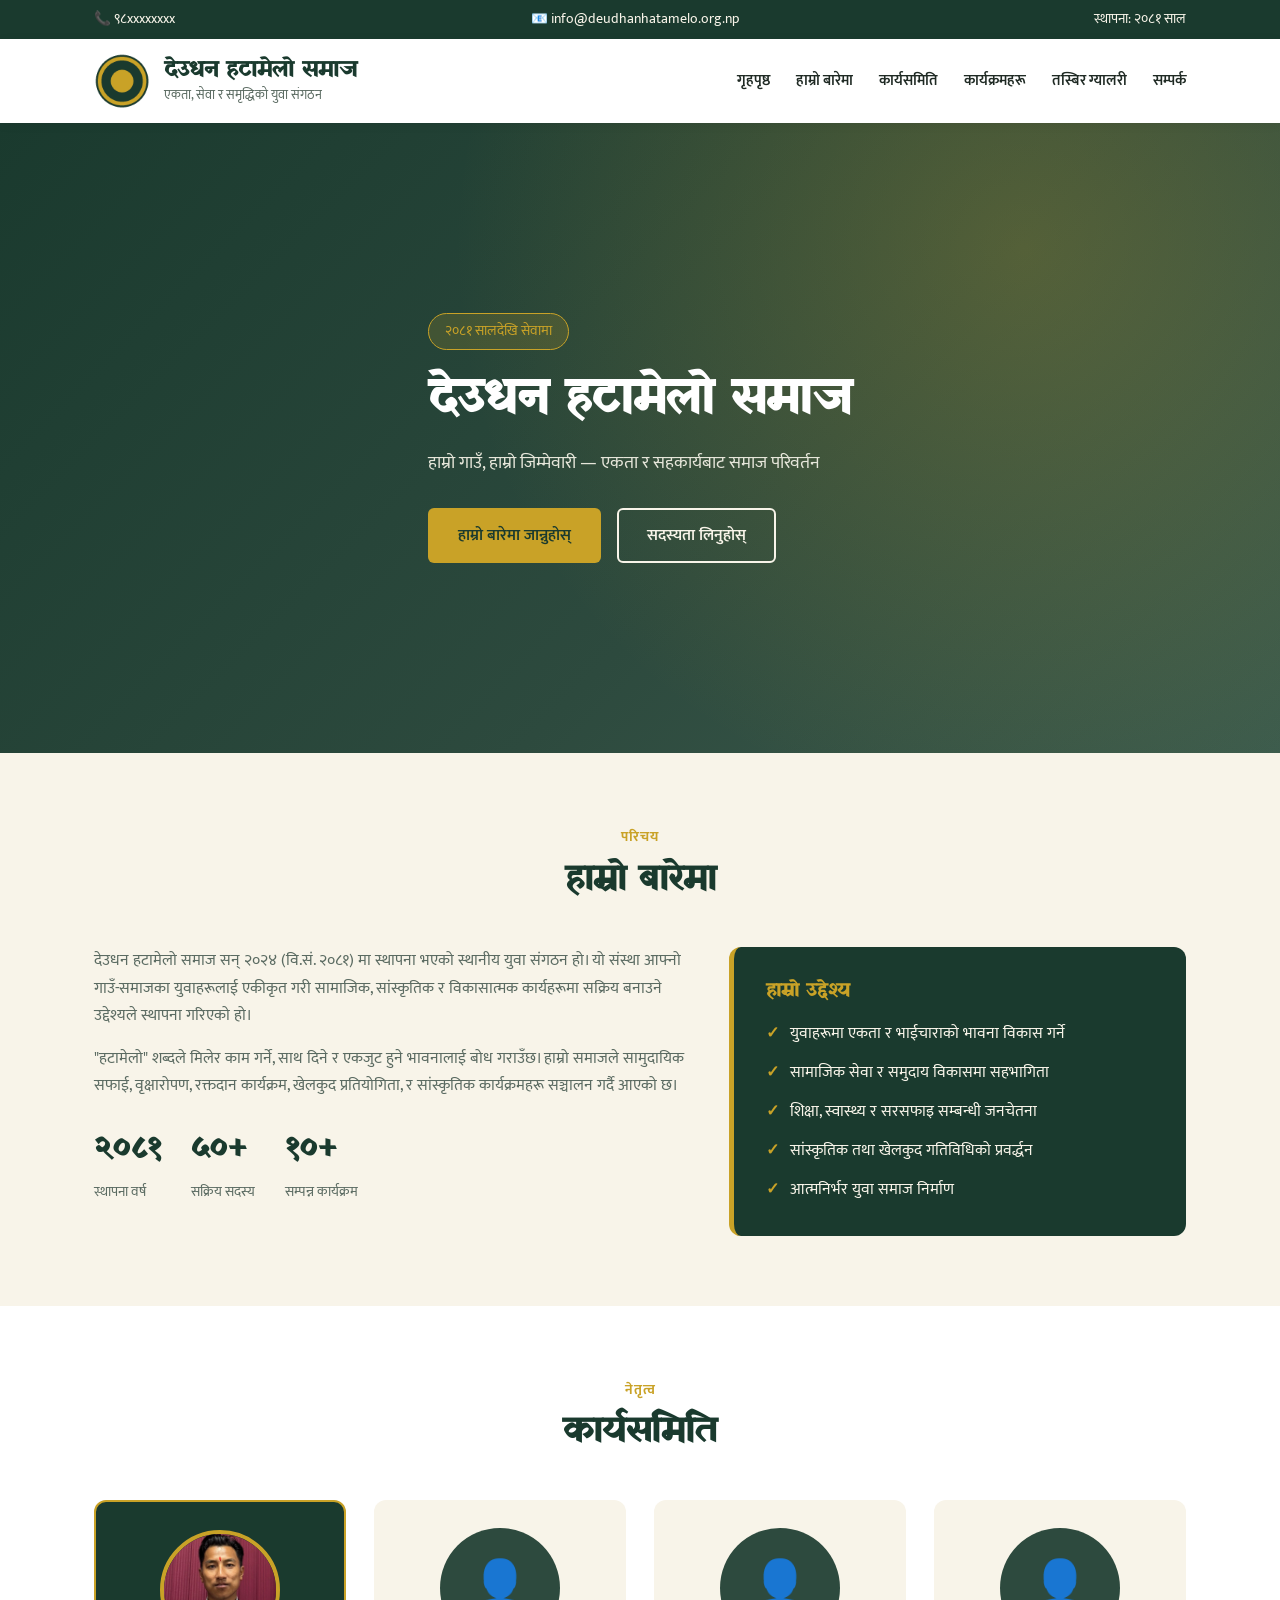
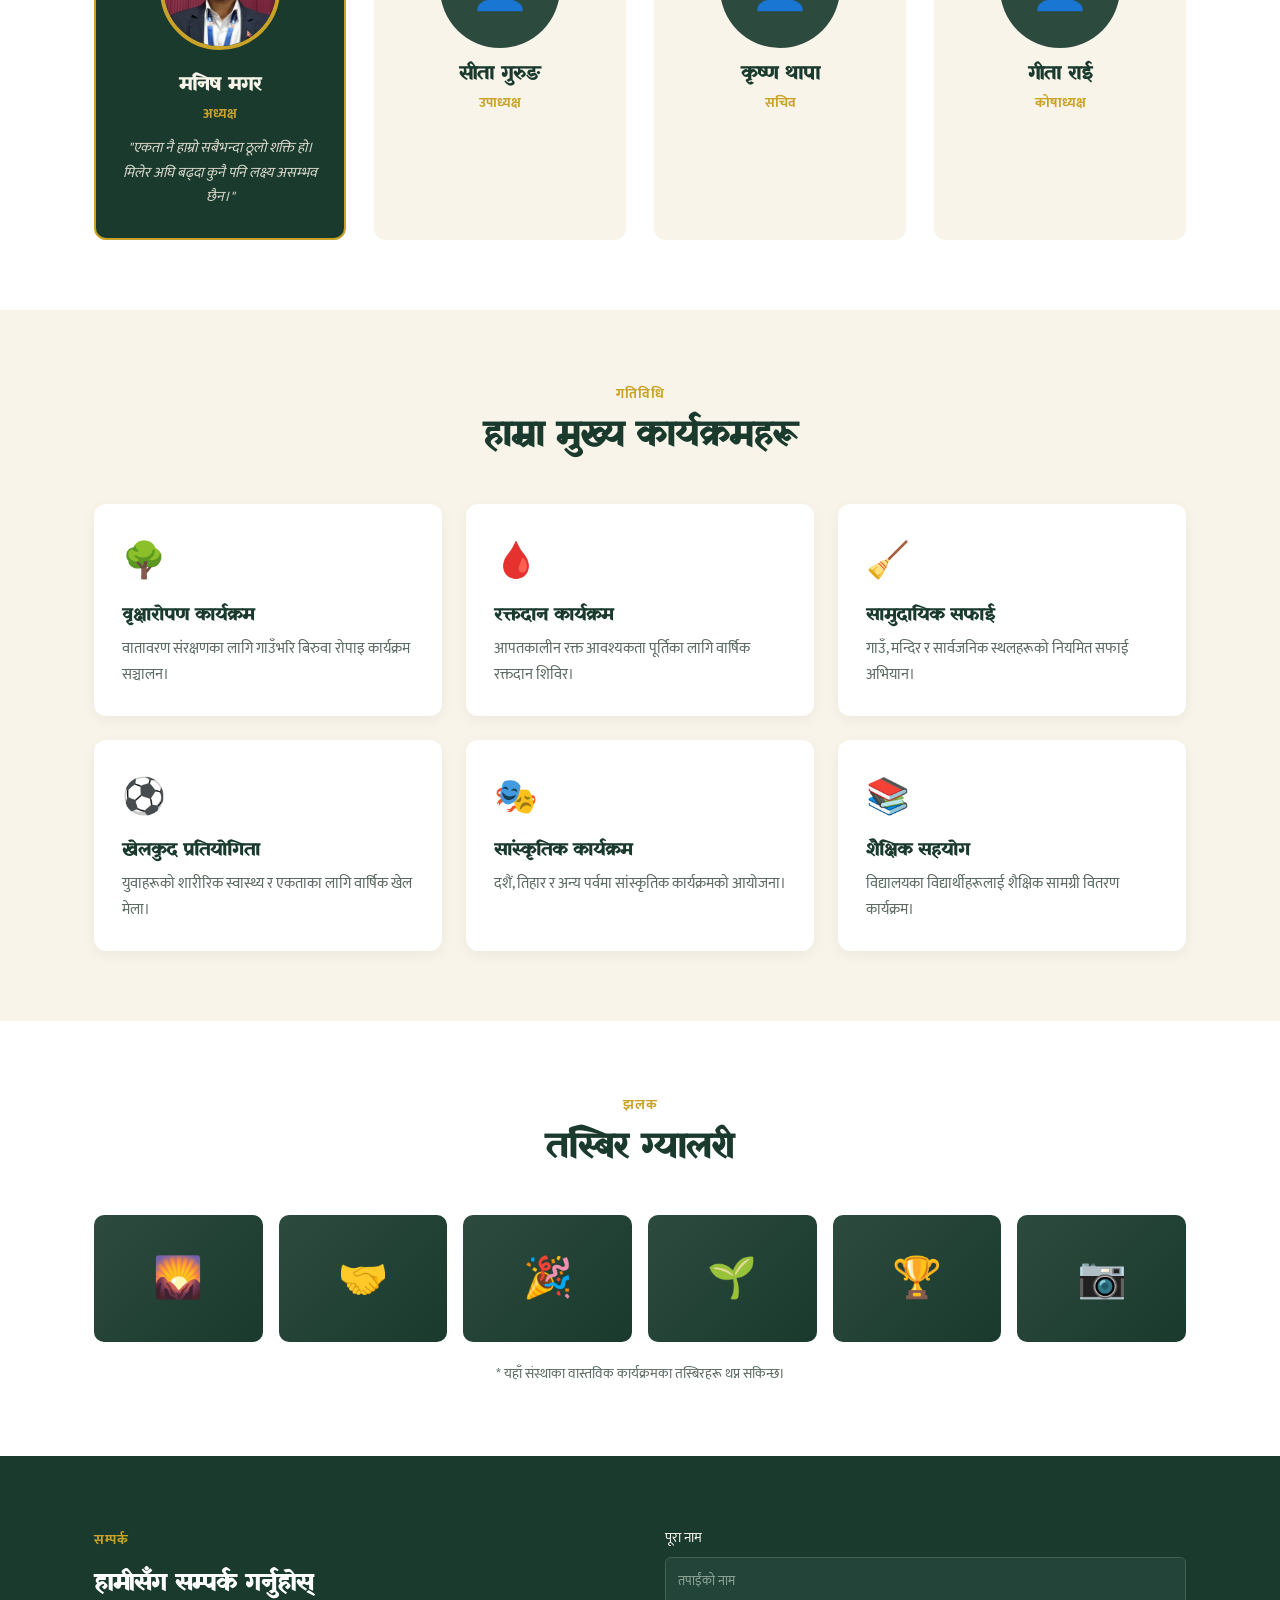
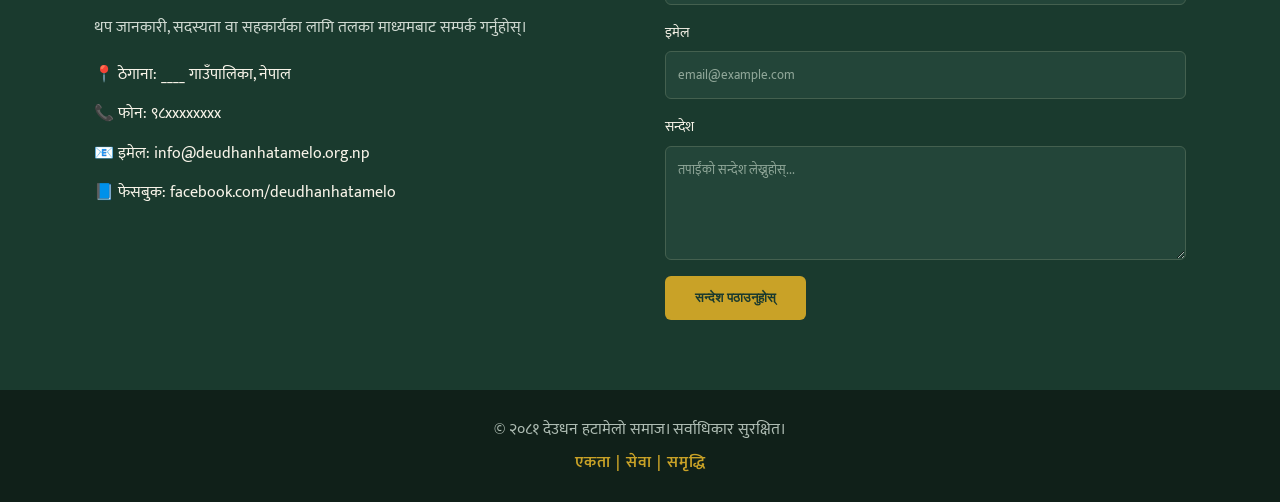
==== index.html @ 2cbb105c "first commit" ====
<!DOCTYPE html>
<html lang="ne">
<head>
<meta charset="UTF-8">
<meta name="viewport" content="width=device-width, initial-scale=1.0">
<title>देउधन हटामेलो समाज</title>
<link rel="preconnect" href="https://fonts.googleapis.com">
<link href="https://fonts.googleapis.com/css2?family=Mukta:wght@400;500;600;800&family=Yatra+One&display=swap" rel="stylesheet">
<link rel="stylesheet" href="style.css">
</head>
<body>

<!-- Top bar -->
<div class="topbar">
  <div class="container topbar-inner">
    <span>📞 ९८xxxxxxxx</span>
    <span>📧 info@deudhanhatamelo.org.np</span>
    <span>स्थापना: २०८१ साल</span>
  </div>
</div>

<!-- Header -->
<header class="site-header">
  <div class="container header-inner">
    <div class="brand">
      <img src="assets/logo.png" alt="देउधन हटामेलो समाज लोगो" class="logo">
      <div class="brand-text">
        <h1>देउधन हटामेलो समाज</h1>
        <p>एकता, सेवा र समृद्धिको युवा संगठन</p>
      </div>
    </div>
    <nav class="nav">
      <a href="#home">गृहपृष्ठ</a>
      <a href="#about">हाम्रो बारेमा</a>
      <a href="#committee">कार्यसमिति</a>
      <a href="#activities">कार्यक्रमहरू</a>
      <a href="#gallery">तस्बिर ग्यालरी</a>
      <a href="#contact">सम्पर्क</a>
    </nav>
    <button class="hamburger" aria-label="मेनु खोल्नुहोस्">☰</button>
  </div>
</header>

<!-- Hero -->
<section class="hero" id="home">
  <div class="hero-overlay"></div>
  <div class="container hero-content">
    <span class="eyebrow">२०८१ सालदेखि सेवामा</span>
    <h2>देउधन हटामेलो समाज</h2>
    <p class="tagline">हाम्रो गाउँ, हाम्रो जिम्मेवारी — एकता र सहकार्यबाट समाज परिवर्तन</p>
    <div class="hero-buttons">
      <a href="#about" class="btn btn-primary">हाम्रो बारेमा जान्नुहोस्</a>
      <a href="#contact" class="btn btn-outline">सदस्यता लिनुहोस्</a>
    </div>
  </div>
</section>

<!-- About -->
<section class="section about" id="about">
  <div class="container">
    <div class="section-head">
      <span class="section-tag">परिचय</span>
      <h2>हाम्रो बारेमा</h2>
    </div>
    <div class="about-grid">
      <div class="about-text">
        <p>देउधन हटामेलो समाज सन् २०२४ (वि.सं. २०८१) मा स्थापना भएको स्थानीय युवा संगठन हो। यो संस्था आफ्नो गाउँ-समाजका युवाहरूलाई एकीकृत गरी सामाजिक, सांस्कृतिक र विकासात्मक कार्यहरूमा सक्रिय बनाउने उद्देश्यले स्थापना गरिएको हो।</p>
        <p>"हटामेलो" शब्दले मिलेर काम गर्ने, साथ दिने र एकजुट हुने भावनालाई बोध गराउँछ। हाम्रो समाजले सामुदायिक सफाई, वृक्षारोपण, रक्तदान कार्यक्रम, खेलकुद प्रतियोगिता, र सांस्कृतिक कार्यक्रमहरू सञ्चालन गर्दै आएको छ।</p>
        <div class="stats">
          <div class="stat"><strong>२०८१</strong><span>स्थापना वर्ष</span></div>
          <div class="stat"><strong>५०+</strong><span>सक्रिय सदस्य</span></div>
          <div class="stat"><strong>१०+</strong><span>सम्पन्न कार्यक्रम</span></div>
        </div>
      </div>
      <div class="about-card">
        <h3>हाम्रो उद्देश्य</h3>
        <ul>
          <li>युवाहरूमा एकता र भाईचाराको भावना विकास गर्ने</li>
          <li>सामाजिक सेवा र समुदाय विकासमा सहभागिता</li>
          <li>शिक्षा, स्वास्थ्य र सरसफाइ सम्बन्धी जनचेतना</li>
          <li>सांस्कृतिक तथा खेलकुद गतिविधिको प्रवर्द्धन</li>
          <li>आत्मनिर्भर युवा समाज निर्माण</li>
        </ul>
      </div>
    </div>
  </div>
</section>

<!-- Committee -->
<section class="section committee" id="committee">
  <div class="container">
    <div class="section-head">
      <span class="section-tag">नेतृत्व</span>
      <h2>कार्यसमिति</h2>
    </div>
    <div class="committee-grid">
      <div class="member-card featured">
        <img src="assets/adakshya.jpeg" alt="अध्यक्षको तस्बिर">
        <h3>मनिष मगर</h3>
        <p class="role">अध्यक्ष</p>
        <p class="quote">"एकता नै हाम्रो सबैभन्दा ठूलो शक्ति हो। मिलेर अघि बढ्दा कुनै पनि लक्ष्य असम्भव छैन।"</p>
      </div>
      <div class="member-card">
        <div class="avatar-placeholder">👤</div>
        <h3>सीता गुरुङ</h3>
        <p class="role">उपाध्यक्ष</p>
      </div>
      <div class="member-card">
        <div class="avatar-placeholder">👤</div>
        <h3>कृष्ण थापा</h3>
        <p class="role">सचिव</p>
      </div>
      <div class="member-card">
        <div class="avatar-placeholder">👤</div>
        <h3>गीता राई</h3>
        <p class="role">कोषाध्यक्ष</p>
      </div>
    </div>
  </div>
</section>

<!-- Activities -->
<section class="section activities" id="activities">
  <div class="container">
    <div class="section-head">
      <span class="section-tag">गतिविधि</span>
      <h2>हाम्रा मुख्य कार्यक्रमहरू</h2>
    </div>
    <div class="activities-grid">
      <div class="activity-card">
        <div class="icon">🌳</div>
        <h3>वृक्षारोपण कार्यक्रम</h3>
        <p>वातावरण संरक्षणका लागि गाउँभरि बिरुवा रोपाइ कार्यक्रम सञ्चालन।</p>
      </div>
      <div class="activity-card">
        <div class="icon">🩸</div>
        <h3>रक्तदान कार्यक्रम</h3>
        <p>आपतकालीन रक्त आवश्यकता पूर्तिका लागि वार्षिक रक्तदान शिविर।</p>
      </div>
      <div class="activity-card">
        <div class="icon">🧹</div>
        <h3>सामुदायिक सफाई</h3>
        <p>गाउँ, मन्दिर र सार्वजनिक स्थलहरूको नियमित सफाई अभियान।</p>
      </div>
      <div class="activity-card">
        <div class="icon">⚽</div>
        <h3>खेलकुद प्रतियोगिता</h3>
        <p>युवाहरूको शारीरिक स्वास्थ्य र एकताका लागि वार्षिक खेल मेला।</p>
      </div>
      <div class="activity-card">
        <div class="icon">🎭</div>
        <h3>सांस्कृतिक कार्यक्रम</h3>
        <p>दशैं, तिहार र अन्य पर्वमा सांस्कृतिक कार्यक्रमको आयोजना।</p>
      </div>
      <div class="activity-card">
        <div class="icon">📚</div>
        <h3>शैक्षिक सहयोग</h3>
        <p>विद्यालयका विद्यार्थीहरूलाई शैक्षिक सामग्री वितरण कार्यक्रम।</p>
      </div>
    </div>
  </div>
</section>

<!-- Gallery -->
<section class="section gallery" id="gallery">
  <div class="container">
    <div class="section-head">
      <span class="section-tag">झलक</span>
      <h2>तस्बिर ग्यालरी</h2>
    </div>
    <div class="gallery-grid">
      <div class="gallery-item ph">🌄</div>
      <div class="gallery-item ph">🤝</div>
      <div class="gallery-item ph">🎉</div>
      <div class="gallery-item ph">🌱</div>
      <div class="gallery-item ph">🏆</div>
      <div class="gallery-item ph">📷</div>
    </div>
    <p class="gallery-note">* यहाँ संस्थाका वास्तविक कार्यक्रमका तस्बिरहरू थप्न सकिन्छ।</p>
  </div>
</section>

<!-- Contact -->
<section class="section contact" id="contact">
  <div class="container contact-grid">
    <div class="contact-info">
      <span class="section-tag light">सम्पर्क</span>
      <h2>हामीसँग सम्पर्क गर्नुहोस्</h2>
      <p>थप जानकारी, सदस्यता वा सहकार्यका लागि तलका माध्यमबाट सम्पर्क गर्नुहोस्।</p>
      <ul class="contact-list">
        <li>📍 ठेगाना: ____ गाउँपालिका, नेपाल</li>
        <li>📞 फोन: ९८xxxxxxxx</li>
        <li>📧 इमेल: info@deudhanhatamelo.org.np</li>
        <li>📘 फेसबुक: facebook.com/deudhanhatamelo</li>
      </ul>
    </div>
    <form class="contact-form" onsubmit="event.preventDefault(); alert('धन्यवाद! तपाईंको सन्देश प्राप्त भयो।');">
      <label>पूरा नाम
        <input type="text" required placeholder="तपाईंको नाम">
      </label>
      <label>इमेल
        <input type="email" required placeholder="email@example.com">
      </label>
      <label>सन्देश
        <textarea rows="4" required placeholder="तपाईंको सन्देश लेख्नुहोस्..."></textarea>
      </label>
      <button type="submit" class="btn btn-primary">सन्देश पठाउनुहोस्</button>
    </form>
  </div>
</section>

<!-- Footer -->
<footer class="footer">
  <div class="container footer-inner">
    <p>© २०८१ देउधन हटामेलो समाज। सर्वाधिकार सुरक्षित।</p>
    <p class="footer-sub">एकता | सेवा | समृद्धि</p>
  </div>
</footer>

<script src="script.js"></script>
</body>
</html>
---- style.css ----
:root {
  --green-deep: #1a3a2e;
  --green-mid: #2d4a3e;
  --gold: #c9a227;
  --cream: #f8f4e9;
  --text-dark: #1f2a24;
  --text-muted: #5b6b62;
  --white: #ffffff;
}

* { margin: 0; padding: 0; box-sizing: border-box; }

body {
  font-family: 'Mukta', sans-serif;
  color: var(--text-dark);
  background: var(--cream);
  line-height: 1.7;
}

h1, h2, h3 { font-family: 'Yatra One', serif; line-height: 1.3; }

.container { max-width: 1140px; margin: 0 auto; padding: 0 24px; }

/* Topbar */
.topbar { background: var(--green-deep); color: var(--cream); font-size: 0.85rem; }
.topbar-inner { display: flex; justify-content: space-between; gap: 16px; padding: 8px 24px; flex-wrap: wrap; }

/* Header */
.site-header { background: var(--white); box-shadow: 0 2px 10px rgba(0,0,0,0.06); position: sticky; top: 0; z-index: 100; }
.header-inner { display: flex; align-items: center; justify-content: space-between; padding: 14px 24px; }
.brand { display: flex; align-items: center; gap: 14px; }
.logo { width: 56px; height: 56px; object-fit: contain; }
.brand-text h1 { font-size: 1.4rem; color: var(--green-deep); }
.brand-text p { font-size: 0.8rem; color: var(--text-muted); }
.nav { display: flex; gap: 26px; }
.nav a { color: var(--text-dark); text-decoration: none; font-weight: 600; font-size: 0.95rem; transition: color 0.2s; }
.nav a:hover, .nav a:focus-visible { color: var(--gold); }
.hamburger { display: none; background: none; border: none; font-size: 1.6rem; cursor: pointer; }

/* Hero */
.hero {
  position: relative;
  min-height: 70vh;
  display: flex;
  align-items: center;
  background: linear-gradient(135deg, var(--green-deep), var(--green-mid) 60%, #3d5c4d);
  color: var(--white);
  overflow: hidden;
}
.hero-overlay {
  position: absolute; inset: 0;
  background: radial-gradient(circle at 80% 20%, rgba(201,162,39,0.25), transparent 50%);
}
.hero-content { position: relative; z-index: 1; max-width: 640px; padding: 80px 24px; }
.eyebrow {
  display: inline-block; background: rgba(201,162,39,0.18); border: 1px solid var(--gold);
  color: var(--gold); padding: 6px 16px; border-radius: 999px; font-size: 0.85rem; margin-bottom: 18px;
}
.hero h2 { font-size: 3rem; margin-bottom: 16px; }
.tagline { font-size: 1.15rem; color: #e6e6da; margin-bottom: 30px; }
.hero-buttons { display: flex; gap: 16px; flex-wrap: wrap; }

.btn {
  display: inline-block; padding: 12px 28px; border-radius: 6px; text-decoration: none;
  font-weight: 600; transition: all 0.2s; border: 2px solid transparent;
}
.btn-primary { background: var(--gold); color: var(--green-deep); }
.btn-primary:hover { background: #e0b933; }
.btn-outline { border-color: var(--cream); color: var(--cream); }
.btn-outline:hover { background: rgba(255,255,255,0.1); }

/* Sections */
.section { padding: 70px 0; }
.section-head { text-align: center; margin-bottom: 44px; }
.section-tag {
  display: inline-block; color: var(--gold); font-weight: 700; letter-spacing: 1px;
  font-size: 0.9rem; margin-bottom: 8px; text-transform: uppercase;
}
.section-tag.light { color: var(--gold); }
.section-head h2 { font-size: 2.2rem; color: var(--green-deep); }

/* About */
.about-grid { display: grid; grid-template-columns: 1.3fr 1fr; gap: 40px; align-items: start; }
.about-text p { margin-bottom: 16px; color: var(--text-muted); }
.stats { display: flex; gap: 30px; margin-top: 24px; flex-wrap: wrap; }
.stat strong { display: block; font-size: 2rem; color: var(--green-deep); font-family: 'Yatra One', serif; }
.stat span { font-size: 0.9rem; color: var(--text-muted); }
.about-card {
  background: var(--green-deep); color: var(--cream); padding: 32px; border-radius: 12px;
  border-left: 5px solid var(--gold);
}
.about-card h3 { color: var(--gold); margin-bottom: 16px; }
.about-card ul { list-style: none; display: flex; flex-direction: column; gap: 12px; }
.about-card li { padding-left: 24px; position: relative; }
.about-card li::before { content: "✓"; position: absolute; left: 0; color: var(--gold); font-weight: bold; }

/* Committee */
.committee { background: var(--white); }
.committee-grid { display: grid; grid-template-columns: repeat(auto-fit, minmax(220px, 1fr)); gap: 28px; }
.member-card { text-align: center; padding: 28px 20px; border-radius: 12px; background: var(--cream); transition: transform 0.2s; }
.member-card:hover { transform: translateY(-6px); }
.member-card img { width: 120px; height: 120px; border-radius: 50%; object-fit: cover; border: 4px solid var(--gold); margin-bottom: 14px; }
.avatar-placeholder {
  width: 120px; height: 120px; border-radius: 50%; background: var(--green-mid); color: var(--cream);
  display: flex; align-items: center; justify-content: center; font-size: 3rem; margin: 0 auto 14px;
}
.member-card h3 { color: var(--green-deep); font-size: 1.2rem; margin-bottom: 4px; }
.member-card .role { color: var(--gold); font-weight: 700; font-size: 0.9rem; margin-bottom: 10px; }
.member-card.featured { background: var(--green-deep); color: var(--cream); border: 2px solid var(--gold); }
.member-card.featured h3 { color: var(--cream); }
.member-card .quote { font-size: 0.9rem; color: #d9d9cb; font-style: italic; }

/* Activities */
.activities-grid { display: grid; grid-template-columns: repeat(auto-fit, minmax(260px, 1fr)); gap: 24px; }
.activity-card {
  background: var(--white); padding: 28px; border-radius: 12px; box-shadow: 0 4px 14px rgba(0,0,0,0.05);
  transition: transform 0.2s;
}
.activity-card:hover { transform: translateY(-4px); }
.activity-card .icon { font-size: 2.2rem; margin-bottom: 12px; }
.activity-card h3 { color: var(--green-deep); font-size: 1.15rem; margin-bottom: 8px; }
.activity-card p { color: var(--text-muted); font-size: 0.95rem; }

/* Gallery */
.gallery { background: var(--white); }
.gallery-grid { display: grid; grid-template-columns: repeat(auto-fit, minmax(160px, 1fr)); gap: 16px; }
.gallery-item.ph {
  aspect-ratio: 4/3; background: linear-gradient(135deg, var(--green-mid), var(--green-deep));
  border-radius: 10px; display: flex; align-items: center; justify-content: center; font-size: 2.5rem; color: var(--gold);
}
.gallery-note { text-align: center; color: var(--text-muted); margin-top: 20px; font-size: 0.9rem; }

/* Contact */
.contact { background: var(--green-deep); color: var(--cream); }
.contact-grid { display: grid; grid-template-columns: 1fr 1fr; gap: 50px; }
.contact-info h2 { color: var(--white); margin: 8px 0 14px; }
.contact-info p { color: #cfd9d1; margin-bottom: 20px; }
.contact-list { list-style: none; display: flex; flex-direction: column; gap: 12px; }
.contact-form { display: flex; flex-direction: column; gap: 16px; }
.contact-form label { display: flex; flex-direction: column; gap: 6px; font-size: 0.9rem; }
.contact-form input, .contact-form textarea {
  padding: 12px; border-radius: 6px; border: 1px solid #44604f; background: #234539; color: var(--cream); font-family: inherit;
}
.contact-form input::placeholder, .contact-form textarea::placeholder { color: #8fa698; }
.contact-form button { align-self: flex-start; }

/* Footer */
.footer { background: #102019; color: #aebcb3; text-align: center; padding: 26px 0; }
.footer-sub { margin-top: 6px; color: var(--gold); font-weight: 600; letter-spacing: 1px; }

/* Responsive */
@media (max-width: 880px) {
  .about-grid, .contact-grid { grid-template-columns: 1fr; }
  .nav { display: none; }
  .hamburger { display: block; }
  .topbar-inner { font-size: 0.75rem; justify-content: center; }
  .hero h2 { font-size: 2.2rem; }
}

@media (max-width: 880px) {
  .nav.open { display: flex; flex-direction: column; position: absolute; top: 100%; left: 0; right: 0; background: var(--white); padding: 16px 24px; gap: 14px; box-shadow: 0 8px 14px rgba(0,0,0,0.08); }
}

@media (prefers-reduced-motion: reduce) {
  * { transition: none !important; }
}
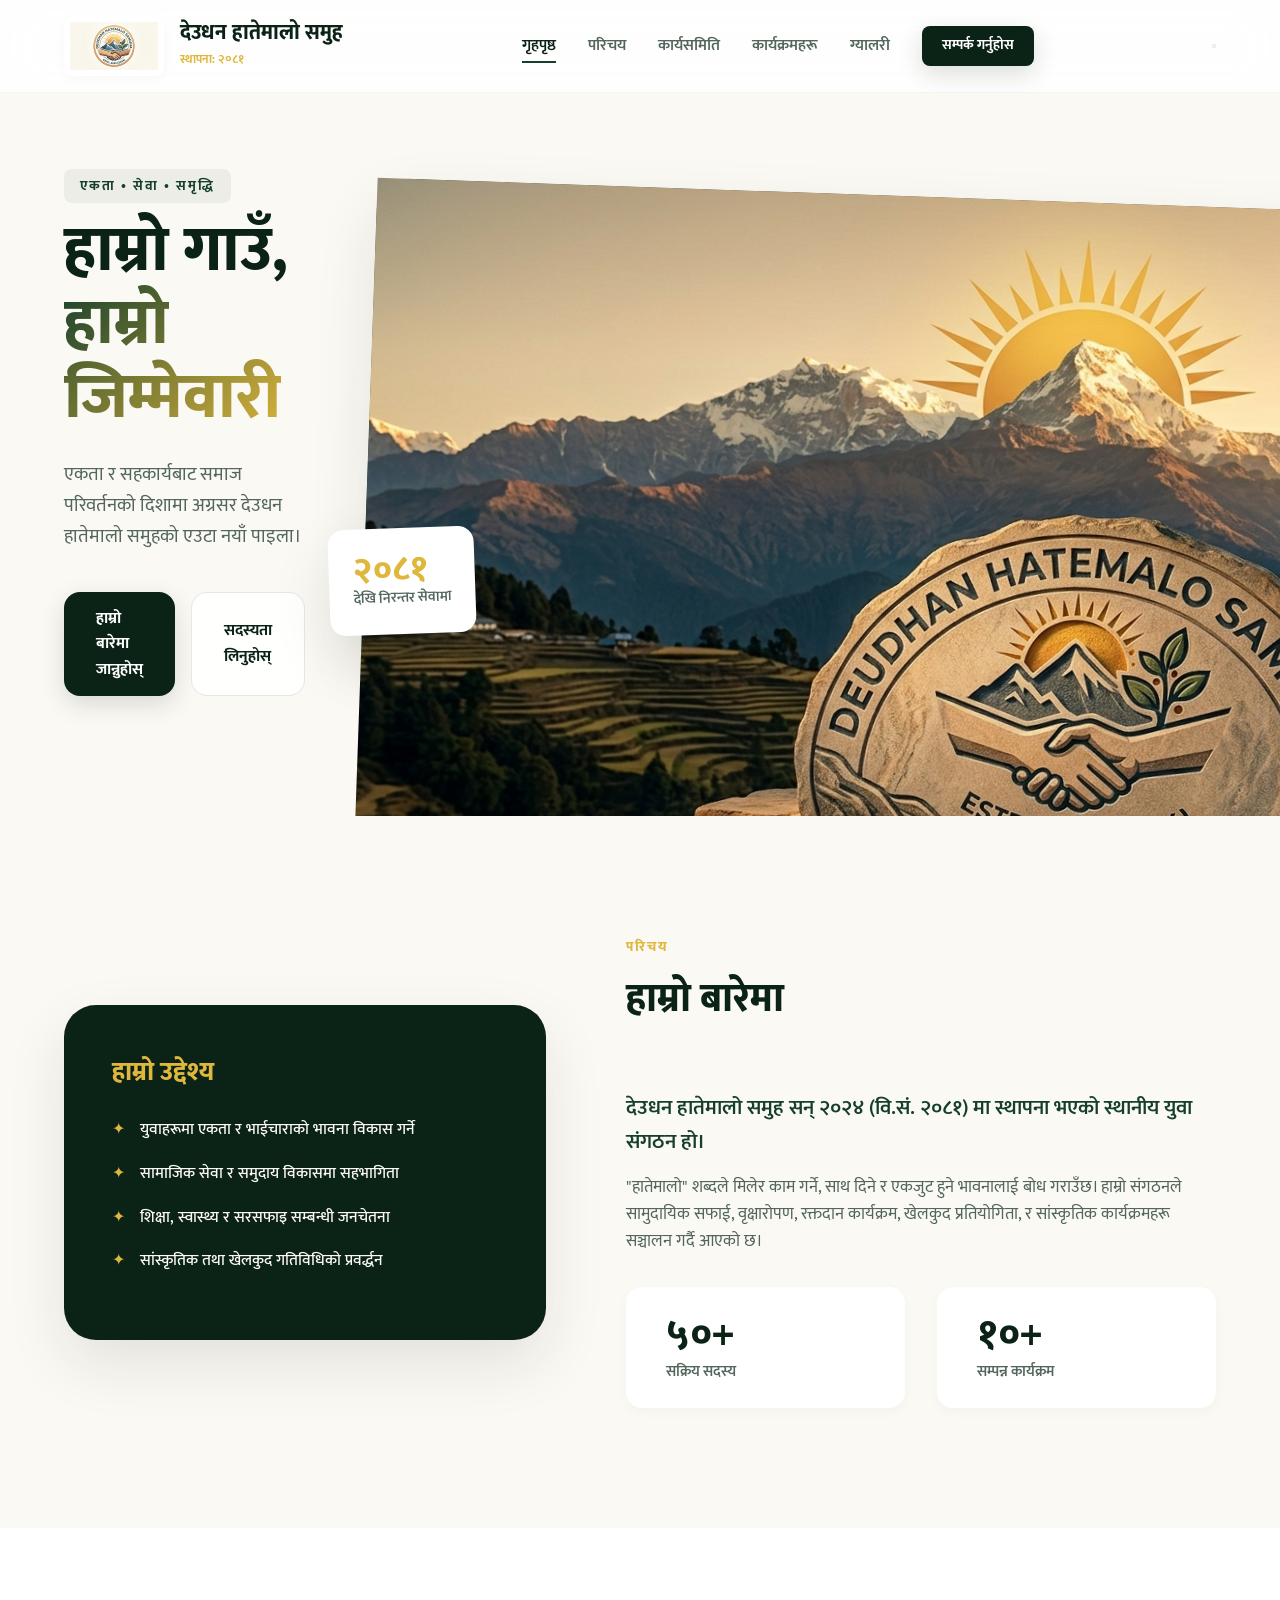
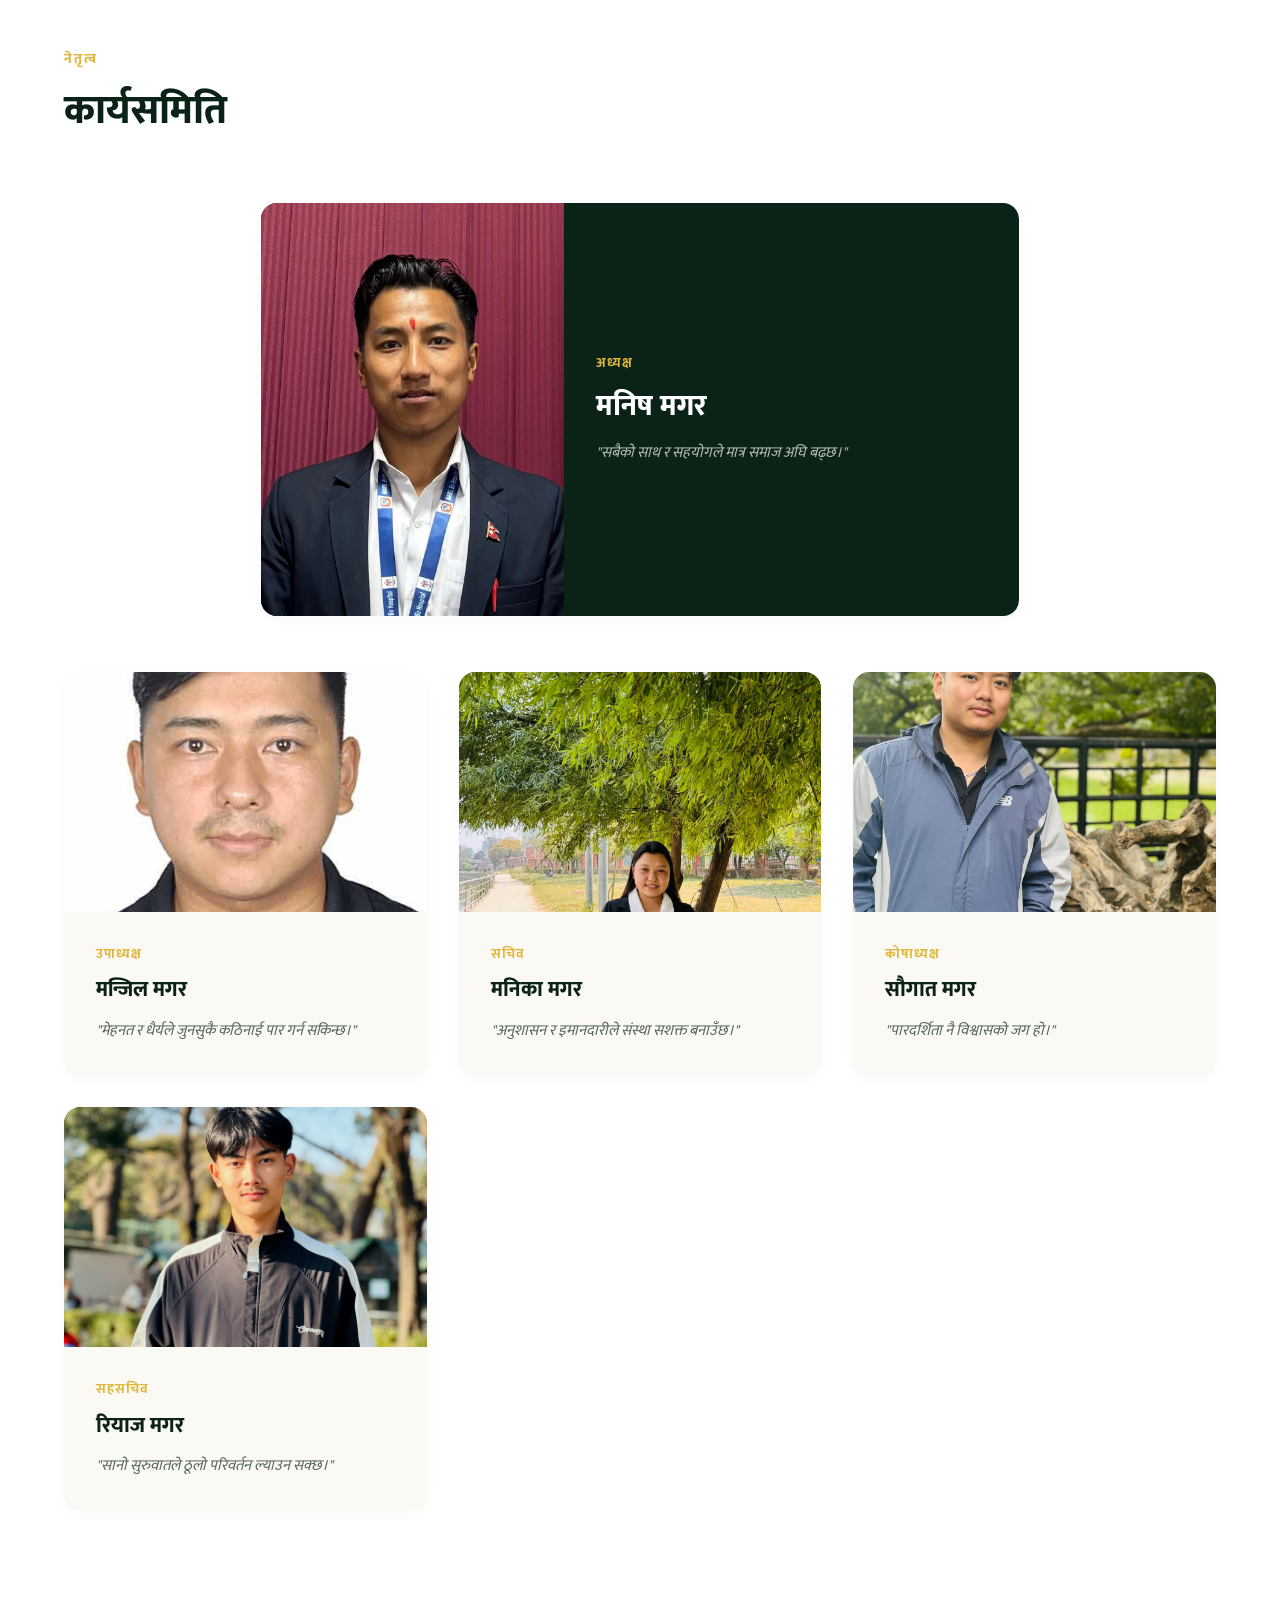
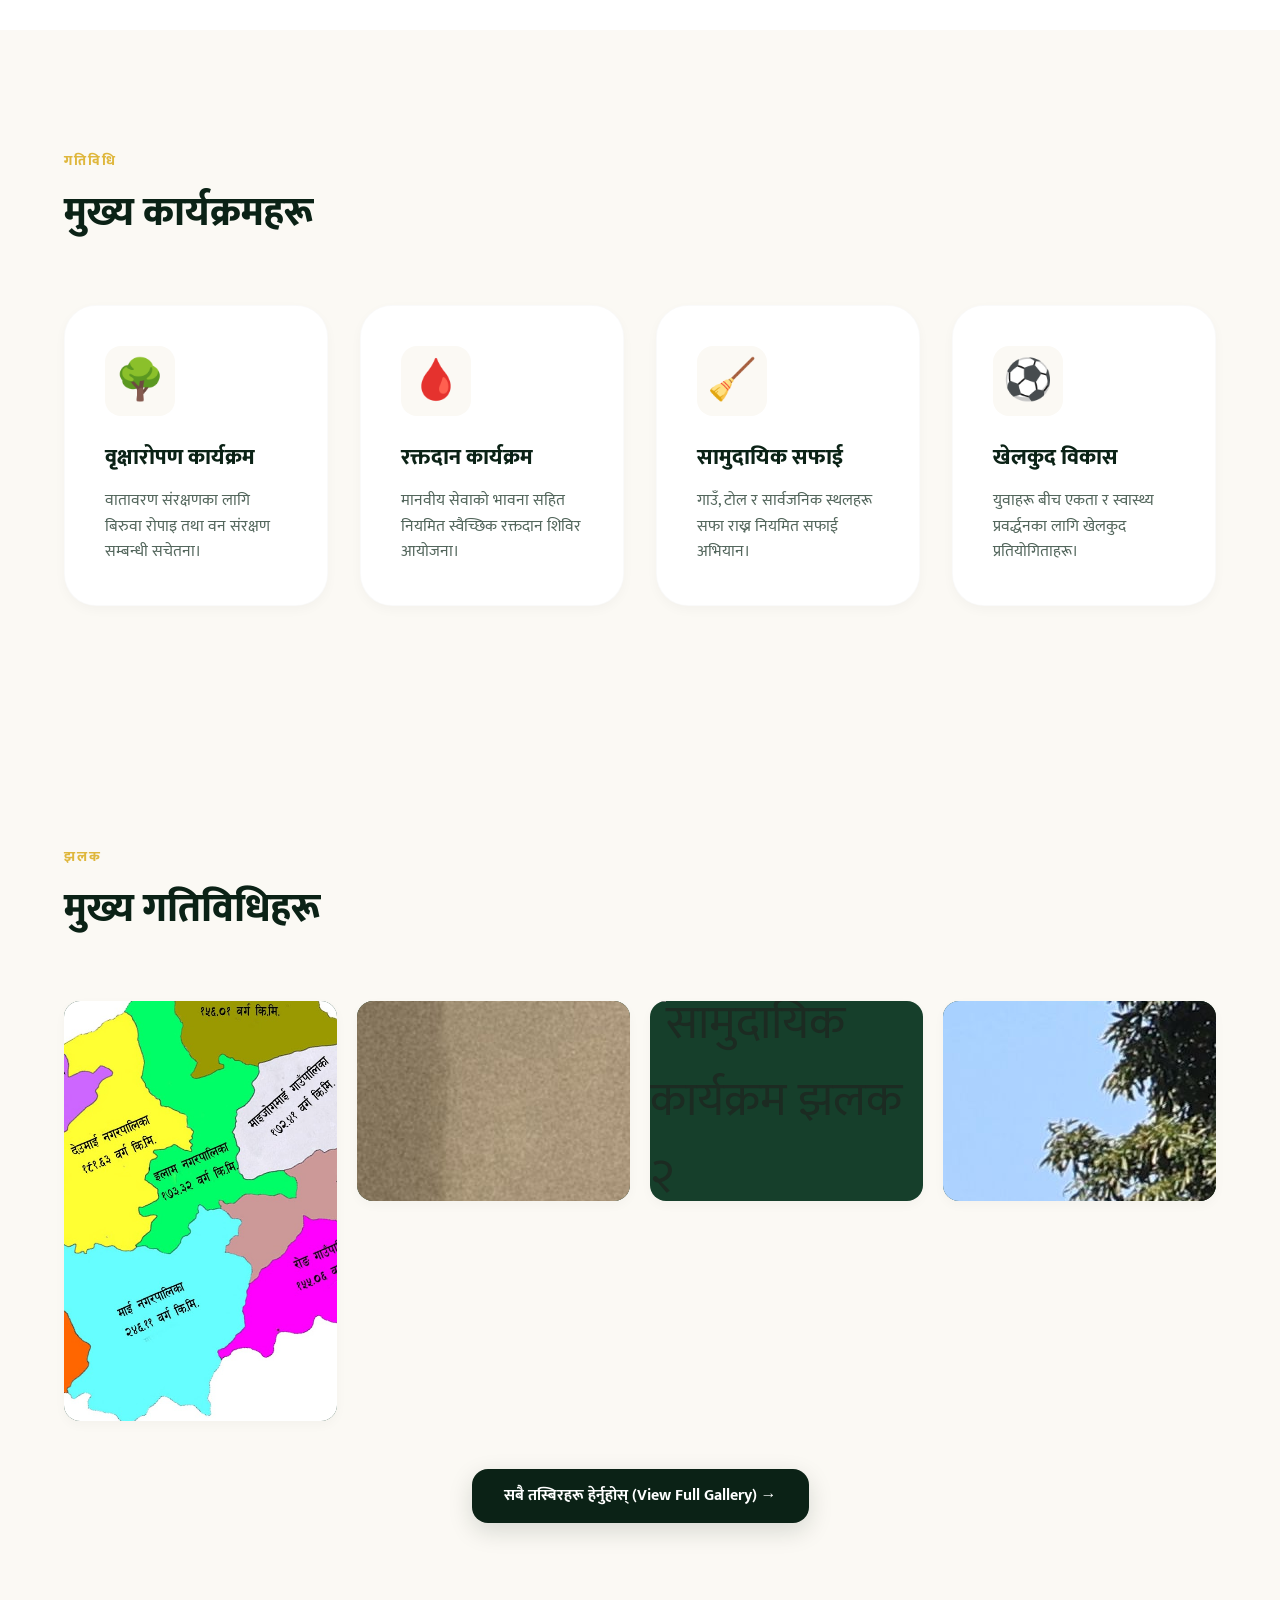
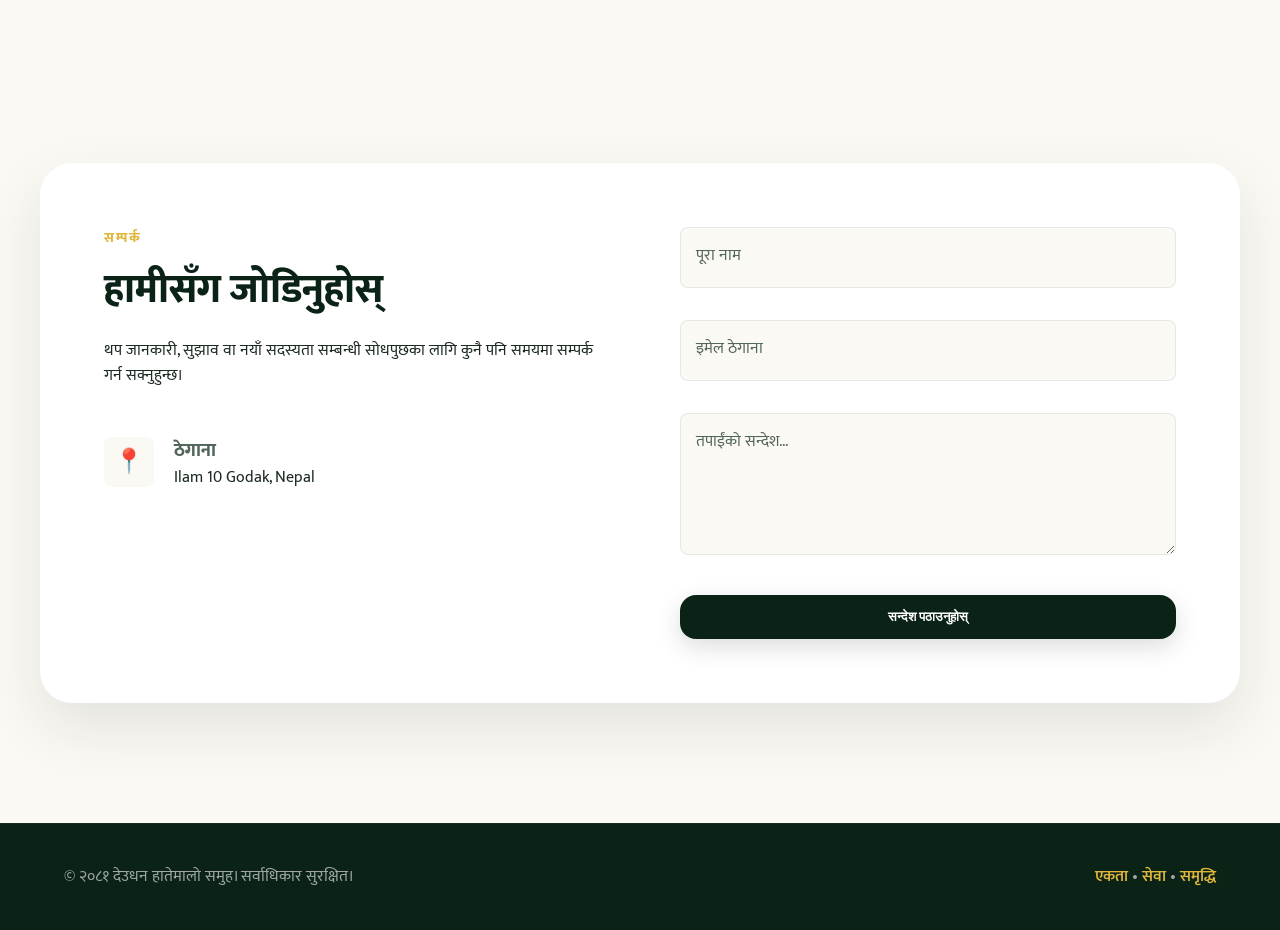
==== commit c17ec76e: "fix" ====
--- a/index.html
+++ b/index.html
@@ -1,222 +1,318 @@
 <!DOCTYPE html>
 <html lang="ne">
+
 <head>
-<meta charset="UTF-8">
-<meta name="viewport" content="width=device-width, initial-scale=1.0">
-<title>देउधन हटामेलो समाज</title>
-<link rel="preconnect" href="https://fonts.googleapis.com">
-<link href="https://fonts.googleapis.com/css2?family=Mukta:wght@400;500;600;800&family=Yatra+One&display=swap" rel="stylesheet">
-<link rel="stylesheet" href="style.css">
+  <meta charset="UTF-8">
+  <meta name="viewport" content="width=device-width, initial-scale=1.0">
+  <title>देउधन हातेमालो समुह</title>
+  <link rel="preconnect" href="https://fonts.googleapis.com">
+  <link href="https://fonts.googleapis.com/css2?family=Mukta:wght@300;400;500;600;700;800&family=Yatra+One&display=swap"
+    rel="stylesheet">
+  <link rel="stylesheet" href="style.css">
 </head>
+
 <body>
 
-<!-- Top bar -->
-<div class="topbar">
-  <div class="container topbar-inner">
-    <span>📞 ९८xxxxxxxx</span>
-    <span>📧 info@deudhanhatamelo.org.np</span>
-    <span>स्थापना: २०८१ साल</span>
-  </div>
-</div>
-
-<!-- Header -->
-<header class="site-header">
-  <div class="container header-inner">
-    <div class="brand">
-      <img src="assets/logo.png" alt="देउधन हटामेलो समाज लोगो" class="logo">
-      <div class="brand-text">
-        <h1>देउधन हटामेलो समाज</h1>
-        <p>एकता, सेवा र समृद्धिको युवा संगठन</p>
-      </div>
-    </div>
-    <nav class="nav">
-      <a href="#home">गृहपृष्ठ</a>
-      <a href="#about">हाम्रो बारेमा</a>
-      <a href="#committee">कार्यसमिति</a>
-      <a href="#activities">कार्यक्रमहरू</a>
-      <a href="#gallery">तस्बिर ग्यालरी</a>
-      <a href="#contact">सम्पर्क</a>
-    </nav>
-    <button class="hamburger" aria-label="मेनु खोल्नुहोस्">☰</button>
-  </div>
-</header>
-
-<!-- Hero -->
-<section class="hero" id="home">
-  <div class="hero-overlay"></div>
-  <div class="container hero-content">
-    <span class="eyebrow">२०८१ सालदेखि सेवामा</span>
-    <h2>देउधन हटामेलो समाज</h2>
-    <p class="tagline">हाम्रो गाउँ, हाम्रो जिम्मेवारी — एकता र सहकार्यबाट समाज परिवर्तन</p>
-    <div class="hero-buttons">
-      <a href="#about" class="btn btn-primary">हाम्रो बारेमा जान्नुहोस्</a>
-      <a href="#contact" class="btn btn-outline">सदस्यता लिनुहोस्</a>
-    </div>
-  </div>
-</section>
-
-<!-- About -->
-<section class="section about" id="about">
-  <div class="container">
-    <div class="section-head">
-      <span class="section-tag">परिचय</span>
-      <h2>हाम्रो बारेमा</h2>
-    </div>
-    <div class="about-grid">
-      <div class="about-text">
-        <p>देउधन हटामेलो समाज सन् २०२४ (वि.सं. २०८१) मा स्थापना भएको स्थानीय युवा संगठन हो। यो संस्था आफ्नो गाउँ-समाजका युवाहरूलाई एकीकृत गरी सामाजिक, सांस्कृतिक र विकासात्मक कार्यहरूमा सक्रिय बनाउने उद्देश्यले स्थापना गरिएको हो।</p>
-        <p>"हटामेलो" शब्दले मिलेर काम गर्ने, साथ दिने र एकजुट हुने भावनालाई बोध गराउँछ। हाम्रो समाजले सामुदायिक सफाई, वृक्षारोपण, रक्तदान कार्यक्रम, खेलकुद प्रतियोगिता, र सांस्कृतिक कार्यक्रमहरू सञ्चालन गर्दै आएको छ।</p>
-        <div class="stats">
-          <div class="stat"><strong>२०८१</strong><span>स्थापना वर्ष</span></div>
-          <div class="stat"><strong>५०+</strong><span>सक्रिय सदस्य</span></div>
-          <div class="stat"><strong>१०+</strong><span>सम्पन्न कार्यक्रम</span></div>
-        </div>
-      </div>
-      <div class="about-card">
-        <h3>हाम्रो उद्देश्य</h3>
-        <ul>
-          <li>युवाहरूमा एकता र भाईचाराको भावना विकास गर्ने</li>
-          <li>सामाजिक सेवा र समुदाय विकासमा सहभागिता</li>
-          <li>शिक्षा, स्वास्थ्य र सरसफाइ सम्बन्धी जनचेतना</li>
-          <li>सांस्कृतिक तथा खेलकुद गतिविधिको प्रवर्द्धन</li>
-          <li>आत्मनिर्भर युवा समाज निर्माण</li>
-        </ul>
-      </div>
-    </div>
-  </div>
-</section>
-
-<!-- Committee -->
-<section class="section committee" id="committee">
-  <div class="container">
-    <div class="section-head">
-      <span class="section-tag">नेतृत्व</span>
-      <h2>कार्यसमिति</h2>
-    </div>
-    <div class="committee-grid">
-      <div class="member-card featured">
-        <img src="assets/adakshya.jpeg" alt="अध्यक्षको तस्बिर">
-        <h3>मनिष मगर</h3>
-        <p class="role">अध्यक्ष</p>
-        <p class="quote">"एकता नै हाम्रो सबैभन्दा ठूलो शक्ति हो। मिलेर अघि बढ्दा कुनै पनि लक्ष्य असम्भव छैन।"</p>
-      </div>
-      <div class="member-card">
-        <div class="avatar-placeholder">👤</div>
-        <h3>सीता गुरुङ</h3>
-        <p class="role">उपाध्यक्ष</p>
-      </div>
-      <div class="member-card">
-        <div class="avatar-placeholder">👤</div>
-        <h3>कृष्ण थापा</h3>
-        <p class="role">सचिव</p>
-      </div>
-      <div class="member-card">
-        <div class="avatar-placeholder">👤</div>
-        <h3>गीता राई</h3>
-        <p class="role">कोषाध्यक्ष</p>
-      </div>
-    </div>
-  </div>
-</section>
-
-<!-- Activities -->
-<section class="section activities" id="activities">
-  <div class="container">
-    <div class="section-head">
-      <span class="section-tag">गतिविधि</span>
-      <h2>हाम्रा मुख्य कार्यक्रमहरू</h2>
-    </div>
-    <div class="activities-grid">
-      <div class="activity-card">
-        <div class="icon">🌳</div>
-        <h3>वृक्षारोपण कार्यक्रम</h3>
-        <p>वातावरण संरक्षणका लागि गाउँभरि बिरुवा रोपाइ कार्यक्रम सञ्चालन।</p>
-      </div>
-      <div class="activity-card">
-        <div class="icon">🩸</div>
-        <h3>रक्तदान कार्यक्रम</h3>
-        <p>आपतकालीन रक्त आवश्यकता पूर्तिका लागि वार्षिक रक्तदान शिविर।</p>
-      </div>
-      <div class="activity-card">
-        <div class="icon">🧹</div>
-        <h3>सामुदायिक सफाई</h3>
-        <p>गाउँ, मन्दिर र सार्वजनिक स्थलहरूको नियमित सफाई अभियान।</p>
-      </div>
-      <div class="activity-card">
-        <div class="icon">⚽</div>
-        <h3>खेलकुद प्रतियोगिता</h3>
-        <p>युवाहरूको शारीरिक स्वास्थ्य र एकताका लागि वार्षिक खेल मेला।</p>
-      </div>
-      <div class="activity-card">
-        <div class="icon">🎭</div>
-        <h3>सांस्कृतिक कार्यक्रम</h3>
-        <p>दशैं, तिहार र अन्य पर्वमा सांस्कृतिक कार्यक्रमको आयोजना।</p>
-      </div>
-      <div class="activity-card">
-        <div class="icon">📚</div>
-        <h3>शैक्षिक सहयोग</h3>
-        <p>विद्यालयका विद्यार्थीहरूलाई शैक्षिक सामग्री वितरण कार्यक्रम।</p>
-      </div>
-    </div>
-  </div>
-</section>
-
-<!-- Gallery -->
-<section class="section gallery" id="gallery">
-  <div class="container">
-    <div class="section-head">
-      <span class="section-tag">झलक</span>
-      <h2>तस्बिर ग्यालरी</h2>
-    </div>
-    <div class="gallery-grid">
-      <div class="gallery-item ph">🌄</div>
-      <div class="gallery-item ph">🤝</div>
-      <div class="gallery-item ph">🎉</div>
-      <div class="gallery-item ph">🌱</div>
-      <div class="gallery-item ph">🏆</div>
-      <div class="gallery-item ph">📷</div>
-    </div>
-    <p class="gallery-note">* यहाँ संस्थाका वास्तविक कार्यक्रमका तस्बिरहरू थप्न सकिन्छ।</p>
-  </div>
-</section>
-
-<!-- Contact -->
-<section class="section contact" id="contact">
-  <div class="container contact-grid">
-    <div class="contact-info">
-      <span class="section-tag light">सम्पर्क</span>
-      <h2>हामीसँग सम्पर्क गर्नुहोस्</h2>
-      <p>थप जानकारी, सदस्यता वा सहकार्यका लागि तलका माध्यमबाट सम्पर्क गर्नुहोस्।</p>
-      <ul class="contact-list">
-        <li>📍 ठेगाना: ____ गाउँपालिका, नेपाल</li>
-        <li>📞 फोन: ९८xxxxxxxx</li>
-        <li>📧 इमेल: info@deudhanhatamelo.org.np</li>
-        <li>📘 फेसबुक: facebook.com/deudhanhatamelo</li>
-      </ul>
-    </div>
-    <form class="contact-form" onsubmit="event.preventDefault(); alert('धन्यवाद! तपाईंको सन्देश प्राप्त भयो।');">
-      <label>पूरा नाम
-        <input type="text" required placeholder="तपाईंको नाम">
-      </label>
-      <label>इमेल
-        <input type="email" required placeholder="email@example.com">
-      </label>
-      <label>सन्देश
-        <textarea rows="4" required placeholder="तपाईंको सन्देश लेख्नुहोस्..."></textarea>
-      </label>
-      <button type="submit" class="btn btn-primary">सन्देश पठाउनुहोस्</button>
-    </form>
-  </div>
-</section>
-
-<!-- Footer -->
-<footer class="footer">
-  <div class="container footer-inner">
-    <p>© २०८१ देउधन हटामेलो समाज। सर्वाधिकार सुरक्षित।</p>
-    <p class="footer-sub">एकता | सेवा | समृद्धि</p>
-  </div>
-</footer>
-
-<script src="script.js"></script>
+  <!-- Floating Sticky Header -->
+  <header class="site-header">
+    <div class="container header-inner">
+      <a href="#home" class="brand">
+        <div class="logo-wrapper">
+          <img src="assets/logo.png" alt="देउधन हातेमालो समुह लोगो" class="logo">
+        </div>
+        <div class="brand-text">
+          <h1>देउधन हातेमालो समुह</h1>
+          <span class="estd-badge">स्थापना: २०८१</span>
+        </div>
+      </a>
+
+      <nav class="nav">
+        <a href="#home" class="nav-link active">गृहपृष्ठ</a>
+        <a href="#about" class="nav-link">परिचय</a>
+        <a href="#committee" class="nav-link">कार्यसमिति</a>
+        <a href="#activities" class="nav-link">कार्यक्रमहरू</a>
+        <a href="#gallery" class="nav-link">ग्यालरी</a>
+        <a href="#contact" class="btn btn-sm btn-primary">सम्पर्क गर्नुहोस</a>
+      </nav>
+
+      <button class="hamburger" aria-label="मेनु खोल्नुहोस्">
+        <span class="bar"></span>
+        <span class="bar"></span>
+      </button>
+    </div>
+  </header>
+
+  <!-- Modern Hero Section -->
+  <section class="hero" id="home">
+    <div class="hero-bg-overlay"></div>
+    <div class="container hero-grid">
+      <div class="hero-content">
+        <div class="eyebrow-wrapper">
+          <span class="eyebrow">एकता • सेवा • समृद्धि</span>
+        </div>
+        <h2 class="hero-title">हाम्रो गाउँ,<br><span class="text-gradient">हाम्रो जिम्मेवारी</span></h2>
+        <p class="tagline">एकता र सहकार्यबाट समाज परिवर्तनको दिशामा अग्रसर देउधन हातेमालो समुहको एउटा नयाँ पाइला।</p>
+        <div class="hero-buttons">
+          <a href="#about" class="btn btn-primary">हाम्रो बारेमा जान्नुहोस्</a>
+          <a href="#contact" class="btn btn-secondary">सदस्यता लिनुहोस्</a>
+        </div>
+      </div>
+      <div class="hero-visual">
+        <div class="main-graphic-card">
+          <!-- यो कार्ड भित्र तपाईंको ब्याकग्राउन्ड चित्र बस्नेछ -->
+
+          <div class="graphic-overlay">
+            <img src="assets/backs.png" alt="कोषाध्यक्ष">
+
+          </div>
+        </div>
+        <div class="floating-badge">
+          <span class="badge-number">२०८१</span>
+          <span class="badge-text">देखि निरन्तर सेवामा</span>
+        </div>
+      </div>
+    </div>
+  </section>
+
+  <!-- Asymmetric About Section -->
+  <section class="section about" id="about">
+    <div class="container about-grid">
+      <div class="about-visual">
+        <div class="experience-card">
+          <h3>हाम्रो उद्देश्य</h3>
+          <ul class="modern-list">
+            <li>युवाहरूमा एकता र भाईचाराको भावना विकास गर्ने</li>
+            <li>सामाजिक सेवा र समुदाय विकासमा सहभागिता</li>
+            <li>शिक्षा, स्वास्थ्य र सरसफाइ सम्बन्धी जनचेतना</li>
+            <li>सांस्कृतिक तथा खेलकुद गतिविधिको प्रवर्द्धन</li>
+          </ul>
+        </div>
+      </div>
+      <div class="about-content">
+        <div class="section-head text-left">
+          <span class="section-tag">परिचय</span>
+          <h2 class="section-title">हाम्रो बारेमा</h2>
+        </div>
+        <p class="lead-text">देउधन हातेमालो समुह सन् २०२४ (वि.सं. २०८१) मा स्थापना भएको स्थानीय युवा संगठन हो।</p>
+        <p class="body-text">"हातेमालो" शब्दले मिलेर काम गर्ने, साथ दिने र एकजुट हुने भावनालाई बोध गराउँछ। हाम्रो
+          संगठनले सामुदायिक सफाई, वृक्षारोपण, रक्तदान कार्यक्रम, खेलकुद प्रतियोगिता, र सांस्कृतिक कार्यक्रमहरू सञ्चालन
+          गर्दै आएको छ।</p>
+
+        <div class="stats-container">
+          <div class="stat-card">
+            <span class="stat-num">५०+</span>
+            <span class="stat-label">सक्रिय सदस्य</span>
+          </div>
+          <div class="stat-card">
+            <span class="stat-num">१०+</span>
+            <span class="stat-label">सम्पन्न कार्यक्रम</span>
+          </div>
+        </div>
+      </div>
+    </div>
+  </section>
+
+  <!-- Sleek Committee Section -->
+  <section class="section committee" id="committee">
+    <div class="container">
+      <div class="section-head text-center">
+        <span class="section-tag">नेतृत्व</span>
+        <h2 class="section-title">कार्यसमिति</h2>
+      </div>
+
+      <div class="committee-fluid-grid">
+        <!-- President -->
+        <div class="profile-card premium">
+          <div class="profile-thumb">
+            <img src="assets/adakshya.jpeg" alt="अध्यक्ष">
+          </div>
+          <div class="profile-info">
+            <span class="profile-role">अध्यक्ष</span>
+            <h3>मनिष मगर</h3>
+            <p class="profile-quote">"सबैको साथ र सहयोगले मात्र समाज अघि बढ्छ।"</p>
+          </div>
+        </div>
+
+        <!-- Vice President -->
+        <div class="profile-card">
+          <div class="profile-thumb">
+            <img src="assets/pa.jpeg" alt="उपाध्यक्ष">
+          </div>
+          <div class="profile-info">
+            <span class="profile-role">उपाध्यक्ष</span>
+            <h3>मन्जिल मगर</h3>
+            <p class="profile-quote">"मेहनत र धैर्यले जुनसुकै कठिनाई पार गर्न सकिन्छ।"</p>
+          </div>
+        </div>
+
+        <!-- Secretary -->
+        <div class="profile-card">
+          <div class="profile-thumb">
+            <img src="assets/sachip.jpeg" alt="सचिव">
+          </div>
+          <div class="profile-info">
+            <span class="profile-role">सचिव</span>
+            <h3>मनिका मगर</h3>
+            <p class="profile-quote">"अनुशासन र इमानदारीले संस्था सशक्त बनाउँछ।"</p>
+          </div>
+        </div>
+
+        <!-- Treasurer -->
+        <div class="profile-card">
+          <div class="profile-thumb">
+            <img src="assets/kos.jpeg" alt="कोषाध्यक्ष">
+          </div>
+          <div class="profile-info">
+            <span class="profile-role">कोषाध्यक्ष</span>
+            <h3>सौगात मगर</h3>
+            <p class="profile-quote">"पारदर्शिता नै विश्वासको जग हो।"</p>
+          </div>
+        </div>
+
+        <!-- Joint Secretary -->
+        <div class="profile-card">
+          <div class="profile-thumb">
+            <img src="assets/sasachip.jpeg" alt="सहसचिव">
+          </div>
+          <div class="profile-info">
+            <span class="profile-role">सहसचिव</span>
+            <h3>रियाज मगर</h3>
+            <p class="profile-quote">"सानो सुरुवातले ठूलो परिवर्तन ल्याउन सक्छ।"</p>
+          </div>
+        </div>
+      </div>
+    </div>
+  </section>
+
+  <!-- Dynamic Activities Section -->
+  <section class="section activities" id="activities">
+    <div class="container">
+      <div class="section-head text-center">
+        <span class="section-tag">गतिविधि</span>
+        <h2 class="section-title">मुख्य कार्यक्रमहरू</h2>
+      </div>
+
+      <div class="activities-modern-layout">
+        <div class="act-card">
+          <div class="act-icon">🌳</div>
+          <h3>वृक्षारोपण कार्यक्रम</h3>
+          <p>वातावरण संरक्षणका लागि बिरुवा रोपाइ तथा वन संरक्षण सम्बन्धी सचेतना।</p>
+        </div>
+        <div class="act-card">
+          <div class="act-icon">🩸</div>
+          <h3>रक्तदान कार्यक्रम</h3>
+          <p>मानवीय सेवाको भावना सहित नियमित स्वैच्छिक रक्तदान शिविर आयोजना।</p>
+        </div>
+        <div class="act-card">
+          <div class="act-icon">🧹</div>
+          <h3>सामुदायिक सफाई</h3>
+          <p>गाउँ, टोल र सार्वजनिक स्थलहरू सफा राख्न नियमित सफाई अभियान।</p>
+        </div>
+        <div class="act-card">
+          <div class="act-icon">⚽</div>
+          <h3>खेलकुद विकास</h3>
+          <p>युवाहरू बीच एकता र स्वास्थ्य प्रवर्द्धनका लागि खेलकुद प्रतियोगिताहरू।</p>
+        </div>
+      </div>
+    </div>
+  </section>
+
+  <!-- Gallery Section -->
+  <!-- Highlight Gallery Section -->
+  <section class="section gallery" id="gallery">
+    <div class="container">
+      <div class="section-head text-center">
+        <span class="section-tag">झलक</span>
+        <h2 class="section-title">मुख्य गतिविधिहरू</h2>
+      </div>
+      
+      <!-- केही छानिएका विशेष झलकहरू मात्र -->
+      <div class="gallery-masonry">
+        <div class="g-item tall">
+          <img src="assets/godak map.png" alt="देउधन हातेमालो समुह क्षेत्र नक्सा">
+        </div>
+        <div class="g-item">
+          <img src="assets/gallery/1.jpg" alt="सामाजिक कार्य झलक १">
+        </div>
+        <div class="g-item wide">
+          <img src="assets/gallery/2.jpg" alt="सामुदायिक कार्यक्रम झलक २">
+        </div>
+        <div class="g-item">
+          <img src="assets/gallery/3.jpg" alt="युवा भेला झलक ३">
+        </div>
+      </div>
+
+      <!-- सबै तस्बिर हेर्ने आधुनिक बटन -->
+      <div class="gallery-action-wrapper" style="text-align: center; margin-top: 48px;">
+        <a href="gallery.html" class="btn btn-primary">सबै तस्बिरहरू हेर्नुहोस् (View Full Gallery) →</a>
+      </div>
+    </div>
+  </section>
+
+  <!-- Split Contact Section -->
+  <section class="section contact" id="contact">
+    <div class="container contact-wrapper">
+      <div class="contact-meta">
+        <span class="section-tag">सम्पर्क</span>
+        <h2>हामीसँग जोडिनुहोस्</h2>
+        <p>थप जानकारी, सुझाव वा नयाँ सदस्यता सम्बन्धी सोधपुछका लागि कुनै पनि समयमा सम्पर्क गर्न सक्नुहुन्छ।</p>
+
+        <div class="contact-details">
+          <div class="c-info-block">
+            <span class="c-icon">📍</span>
+            <div>
+              <h4>ठेगाना</h4>
+              <p>Ilam 10 Godak, Nepal</p>
+            </div>
+          </div>
+          <!-- <div class="c-info-block">
+            <span class="c-icon">📞</span>
+            <div>
+              <h4>फोन नम्बर</h4>
+              <p>९८xxxxxxxx</p>
+            </div>
+          </div>
+          <div class="c-info-block">
+            <span class="c-icon">📧</span>
+            <div>
+              <h4>इमेल ठेगाना</h4>
+              <p>info@deudhanhatamelo.org.np</p>
+            </div>
+          </div> -->
+        </div>
+      </div>
+
+      <div class="contact-form-container">
+        <form class="modern-form" onsubmit="event.preventDefault(); alert('धन्यवाद! तपाईंको सन्देश प्राप्त भयो।');">
+          <div class="form-group">
+            <input type="text" id="name" required placeholder=" ">
+            <label for="name">पूरा नाम</label>
+          </div>
+          <div class="form-group">
+            <input type="email" id="email" required placeholder=" ">
+            <label for="email">इमेल ठेगाना</label>
+          </div>
+          <div class="form-group">
+            <textarea id="message" rows="4" required placeholder=" "></textarea>
+            <label for="message">तपाईंको सन्देश...</label>
+          </div>
+          <button type="submit" class="btn btn-primary btn-block">सन्देश पठाउनुहोस्</button>
+        </form>
+      </div>
+    </div>
+  </section>
+
+  <!-- Footer -->
+  <footer class="site-footer">
+    <div class="container footer-bottom">
+      <p>© २०८१ देउधन हातेमालो समुह। सर्वाधिकार सुरक्षित।</p>
+      <div class="footer-links">
+        <span>एकता</span> • <span>सेवा</span> • <span>समृद्धि</span>
+      </div>
+    </div>
+  </footer>
+
+  <script src="script.js"></script>
 </body>
-</html>
+
+</html>
--- a/style.css
+++ b/style.css
@@ -1,166 +1,664 @@
 :root {
-  --green-deep: #1a3a2e;
-  --green-mid: #2d4a3e;
-  --gold: #c9a227;
-  --cream: #f8f4e9;
-  --text-dark: #1f2a24;
-  --text-muted: #5b6b62;
+  --primary-deep: #0b2216;      /* Rich Premium Dark Emerald */
+  --primary-light: #163f2b;     /* Balanced Green Accent */
+  --accent-gold: #dfb73c;       /* Elegant Warm Metallic Gold */
+  --accent-soft: #fbf9f4;       /* Soft Cream Canvas */
+  --text-main: #1c2b22;         /* Deep Charcoal for high readability */
+  --text-muted: #53665c;        /* Muted Gray Green */
   --white: #ffffff;
-}
-
-* { margin: 0; padding: 0; box-sizing: border-box; }
+  
+  /* Modern Shadow Hierarchy */
+  --shadow-sm: 0 4px 12px rgba(11, 34, 22, 0.03);
+  --shadow-md: 0 12px 34px rgba(11, 34, 22, 0.06);
+  --shadow-lg: 0 24px 60px rgba(11, 34, 22, 0.1);
+  --radius-sm: 8px;
+  --radius-md: 16px;
+  --radius-lg: 32px;
+}
+
+/* Global Reset */
+* {
+  margin: 0;
+  padding: 0;
+  box-sizing: border-box;
+  scroll-behavior: smooth;
+}
 
 body {
   font-family: 'Mukta', sans-serif;
-  color: var(--text-dark);
-  background: var(--cream);
-  line-height: 1.7;
-}
-
-h1, h2, h3 { font-family: 'Yatra One', serif; line-height: 1.3; }
-
-.container { max-width: 1140px; margin: 0 auto; padding: 0 24px; }
-
-/* Topbar */
-.topbar { background: var(--green-deep); color: var(--cream); font-size: 0.85rem; }
-.topbar-inner { display: flex; justify-content: space-between; gap: 16px; padding: 8px 24px; flex-wrap: wrap; }
-
-/* Header */
-.site-header { background: var(--white); box-shadow: 0 2px 10px rgba(0,0,0,0.06); position: sticky; top: 0; z-index: 100; }
-.header-inner { display: flex; align-items: center; justify-content: space-between; padding: 14px 24px; }
-.brand { display: flex; align-items: center; gap: 14px; }
-.logo { width: 56px; height: 56px; object-fit: contain; }
-.brand-text h1 { font-size: 1.4rem; color: var(--green-deep); }
-.brand-text p { font-size: 0.8rem; color: var(--text-muted); }
-.nav { display: flex; gap: 26px; }
-.nav a { color: var(--text-dark); text-decoration: none; font-weight: 600; font-size: 0.95rem; transition: color 0.2s; }
-.nav a:hover, .nav a:focus-visible { color: var(--gold); }
-.hamburger { display: none; background: none; border: none; font-size: 1.6rem; cursor: pointer; }
-
-/* Hero */
+  color: var(--text-main);
+  background-color: var(--accent-soft);
+  line-height: 1.6;
+  -webkit-font-smoothing: antialiased;
+}
+
+h1, h2, h3, h4 {
+  font-family: 'Mukta', sans-serif;
+  font-weight: 800;
+  color: var(--primary-deep);
+}
+
+.container {
+  max-width: 1200px;
+  margin: 0 auto;
+  padding: 0 24px;
+}
+
+/* Floating Sticky Header */
+.site-header {
+  background: rgba(255, 255, 255, 0.85);
+  backdrop-filter: blur(20px);
+  -webkit-backdrop-filter: blur(20px);
+  position: sticky;
+  top: 0;
+  z-index: 1000;
+  border-bottom: 1px solid rgba(11, 34, 22, 0.04);
+  transition: all 0.3s cubic-bezier(0.4, 0, 0.2, 1);
+}
+
+.header-inner {
+  display: flex;
+  align-items: center;
+  justify-content: space-between;
+  padding: 16px 24px;
+}
+
+.brand {
+  display: flex;
+  align-items: center;
+  gap: 16px;
+  text-decoration: none;
+}
+
+.logo-wrapper {
+  background: var(--white);
+  padding: 6px;
+  border-radius: var(--radius-sm);
+  box-shadow: var(--shadow-sm);
+}
+
+.logo {
+  height: 48px;
+  width: auto;
+  display: block;
+}
+
+.brand-text h1 {
+  font-size: 1.3rem;
+  line-height: 1.2;
+}
+
+.estd-badge {
+  font-size: 0.75rem;
+  color: var(--accent-gold);
+  font-weight: 700;
+}
+
+.nav {
+  display: flex;
+  align-items: center;
+  gap: 32px;
+}
+
+.nav-link {
+  text-decoration: none;
+  color: var(--text-muted);
+  font-weight: 600;
+  font-size: 1rem;
+  transition: color 0.2s ease;
+  position: relative;
+}
+
+.nav-link::after {
+  content: '';
+  position: absolute;
+  bottom: -4px;
+  left: 0;
+  width: 0;
+  height: 2px;
+  background: var(--primary-light);
+  transition: width 0.25s ease;
+}
+
+.nav-link:hover::after,
+.nav-link.active::after {
+  width: 100%;
+}
+
+.nav-link:hover,
+.nav-link.active {
+  color: var(--primary-deep);
+}
+
+/* Buttons */
+.btn {
+  display: inline-flex;
+  align-items: center;
+  justify-content: center;
+  padding: 14px 32px;
+  border-radius: var(--radius-md);
+  font-weight: 700;
+  text-decoration: none;
+  transition: transform 0.25s cubic-bezier(0.4, 0, 0.2, 1), background-color 0.2s ease;
+  border: none;
+  cursor: pointer;
+}
+
+.btn-sm {
+  padding: 8px 20px;
+  border-radius: var(--radius-sm);
+  font-size: 0.9rem;
+}
+
+.btn-primary {
+  background: var(--primary-deep);
+  color: var(--white);
+  box-shadow: 0 8px 24px rgba(11, 34, 22, 0.15);
+}
+
+.btn-primary:hover {
+  background: var(--primary-light);
+  transform: translateY(-2px);
+}
+
+.btn-secondary {
+  background: rgba(255, 255, 255, 0.9);
+  color: var(--primary-deep);
+  border: 1px solid rgba(11, 34, 22, 0.1);
+}
+
+.btn-secondary:hover {
+  background: var(--white);
+  transform: translateY(-2px);
+}
+
+/* Modern Hero Layout */
 .hero {
+  padding: 80px 0 120px;
   position: relative;
-  min-height: 70vh;
-  display: flex;
-  align-items: center;
-  background: linear-gradient(135deg, var(--green-deep), var(--green-mid) 60%, #3d5c4d);
+  overflow: hidden;
+}
+
+.hero-grid {
+  display: grid;
+  grid-template-columns: 1.1fr 0.9fr;
+  gap: 64px;
+  align-items: center;
+}
+
+.eyebrow-wrapper {
+  margin-bottom: 16px;
+}
+
+.eyebrow {
+  font-size: 0.85rem;
+  letter-spacing: 2px;
+  text-transform: uppercase;
+  color: var(--primary-light);
+  font-weight: 700;
+  background: rgba(22, 63, 43, 0.06);
+  padding: 6px 16px;
+  border-radius: var(--radius-sm);
+}
+
+.hero-title {
+  font-size: clamp(2.5rem, 5vw, 4rem);
+  line-height: 1.15;
+  margin-bottom: 24px;
+}
+
+.text-gradient {
+  background: linear-gradient(135deg, var(--primary-light), var(--accent-gold));
+  -webkit-background-clip: text;
+  -webkit-text-fill-color: transparent;
+}
+
+.tagline {
+  font-size: 1.2rem;
+  color: var(--text-muted);
+  margin-bottom: 40px;
+  max-width: 520px;
+}
+
+.hero-buttons {
+  display: flex;
+  gap: 16px;
+}
+
+.hero-visual {
+  position: relative;
+}
+
+.main-graphic-card {
+  height: 480px;
+  background: linear-gradient(135deg, var(--primary-deep), var(--primary-light)), url('assets/hero-bg.jpg') center/cover;
+  border-radius: var(--radius-lg);
+  box-shadow: var(--shadow-lg);
+  position: relative;
+  transform: rotate(2deg);
+}
+
+.floating-badge {
+  position: absolute;
+  bottom: 40px;
+  left: -40px;
+  background: var(--white);
+  padding: 24px;
+  border-radius: var(--radius-md);
+  box-shadow: var(--shadow-lg);
+  display: flex;
+  flex-direction: column;
+  transform: rotate(-2deg);
+}
+
+.badge-number {
+  font-size: 2.2rem;
+  font-weight: 800;
+  color: var(--accent-gold);
+  line-height: 1;
+}
+
+.badge-text {
+  font-size: 0.9rem;
+  color: var(--text-muted);
+  font-weight: 600;
+}
+
+/* Sections Configuration */
+.section {
+  padding: 120px 0;
+}
+
+.section-head {
+  margin-bottom: 60px;
+}
+
+.section-tag {
+  font-size: 0.9rem;
+  text-transform: uppercase;
+  letter-spacing: 2px;
+  color: var(--accent-gold);
+  font-weight: 800;
+  display: block;
+  margin-bottom: 8px;
+}
+
+.section-title {
+  font-size: 2.5rem;
+}
+
+/* Asymmetric About Layout */
+.about-grid {
+  display: grid;
+  grid-template-columns: 0.9fr 1.1fr;
+  gap: 80px;
+  align-items: center;
+}
+
+.experience-card {
+  background: var(--primary-deep);
+  color: var(--accent-soft);
+  padding: 48px;
+  border-radius: var(--radius-lg);
+  box-shadow: var(--shadow-lg);
+}
+
+.experience-card h3 {
+  color: var(--accent-gold);
+  margin-bottom: 24px;
+  font-size: 1.6rem;
+}
+
+.modern-list {
+  list-style: none;
+}
+
+.modern-list li {
+  position: relative;
+  padding-left: 28px;
+  margin-bottom: 18px;
+  font-weight: 500;
+}
+
+.modern-list li::before {
+  content: "✦";
+  position: absolute;
+  left: 0;
+  color: var(--accent-gold);
+}
+
+.lead-text {
+  font-size: 1.3rem;
+  font-weight: 600;
+  color: var(--primary-light);
+  margin-bottom: 16px;
+}
+
+.body-text {
+  color: var(--text-muted);
+  font-size: 1.05rem;
+  margin-bottom: 32px;
+}
+
+.stats-container {
+  display: flex;
+  gap: 32px;
+}
+
+.stat-card {
+  background: var(--white);
+  padding: 24px 40px;
+  border-radius: var(--radius-md);
+  box-shadow: var(--shadow-sm);
+  flex: 1;
+}
+
+.stat-num {
+  font-size: 2.5rem;
+  font-weight: 800;
+  color: var(--primary-deep);
+  display: block;
+  line-height: 1.2;
+}
+
+.stat-label {
+  font-size: 0.95rem;
+  color: var(--text-muted);
+  font-weight: 600;
+}
+
+/* Fluid Committee Layout */
+.committee {
+  background: var(--white);
+}
+
+.committee-fluid-grid {
+  display: grid;
+  grid-template-columns: repeat(6, 1fr);
+  gap: 32px;
+}
+
+.profile-card {
+  grid-column: span 2;
+  background: var(--accent-soft);
+  border-radius: var(--radius-md);
+  overflow: hidden;
+  box-shadow: var(--shadow-sm);
+  transition: transform 0.3s ease, box-shadow 0.3s ease;
+}
+
+.profile-card.premium {
+  grid-column: 2 / span 4;
+  display: flex;
+  background: var(--primary-deep);
   color: var(--white);
+  margin-bottom: 24px;
+}
+
+.profile-card.premium .profile-thumb {
+  width: 40%;
+  height: 100%;
+  min-height: 280px;
+}
+
+.profile-card.premium h3 {
+  color: var(--white);
+  font-size: 1.8rem;
+}
+
+.profile-thumb {
+  width: 100%;
+  height: 240px;
   overflow: hidden;
 }
-.hero-overlay {
-  position: absolute; inset: 0;
-  background: radial-gradient(circle at 80% 20%, rgba(201,162,39,0.25), transparent 50%);
-}
-.hero-content { position: relative; z-index: 1; max-width: 640px; padding: 80px 24px; }
-.eyebrow {
-  display: inline-block; background: rgba(201,162,39,0.18); border: 1px solid var(--gold);
-  color: var(--gold); padding: 6px 16px; border-radius: 999px; font-size: 0.85rem; margin-bottom: 18px;
-}
-.hero h2 { font-size: 3rem; margin-bottom: 16px; }
-.tagline { font-size: 1.15rem; color: #e6e6da; margin-bottom: 30px; }
-.hero-buttons { display: flex; gap: 16px; flex-wrap: wrap; }
-
-.btn {
-  display: inline-block; padding: 12px 28px; border-radius: 6px; text-decoration: none;
-  font-weight: 600; transition: all 0.2s; border: 2px solid transparent;
-}
-.btn-primary { background: var(--gold); color: var(--green-deep); }
-.btn-primary:hover { background: #e0b933; }
-.btn-outline { border-color: var(--cream); color: var(--cream); }
-.btn-outline:hover { background: rgba(255,255,255,0.1); }
-
-/* Sections */
-.section { padding: 70px 0; }
-.section-head { text-align: center; margin-bottom: 44px; }
-.section-tag {
-  display: inline-block; color: var(--gold); font-weight: 700; letter-spacing: 1px;
-  font-size: 0.9rem; margin-bottom: 8px; text-transform: uppercase;
-}
-.section-tag.light { color: var(--gold); }
-.section-head h2 { font-size: 2.2rem; color: var(--green-deep); }
-
-/* About */
-.about-grid { display: grid; grid-template-columns: 1.3fr 1fr; gap: 40px; align-items: start; }
-.about-text p { margin-bottom: 16px; color: var(--text-muted); }
-.stats { display: flex; gap: 30px; margin-top: 24px; flex-wrap: wrap; }
-.stat strong { display: block; font-size: 2rem; color: var(--green-deep); font-family: 'Yatra One', serif; }
-.stat span { font-size: 0.9rem; color: var(--text-muted); }
-.about-card {
-  background: var(--green-deep); color: var(--cream); padding: 32px; border-radius: 12px;
-  border-left: 5px solid var(--gold);
-}
-.about-card h3 { color: var(--gold); margin-bottom: 16px; }
-.about-card ul { list-style: none; display: flex; flex-direction: column; gap: 12px; }
-.about-card li { padding-left: 24px; position: relative; }
-.about-card li::before { content: "✓"; position: absolute; left: 0; color: var(--gold); font-weight: bold; }
-
-/* Committee */
-.committee { background: var(--white); }
-.committee-grid { display: grid; grid-template-columns: repeat(auto-fit, minmax(220px, 1fr)); gap: 28px; }
-.member-card { text-align: center; padding: 28px 20px; border-radius: 12px; background: var(--cream); transition: transform 0.2s; }
-.member-card:hover { transform: translateY(-6px); }
-.member-card img { width: 120px; height: 120px; border-radius: 50%; object-fit: cover; border: 4px solid var(--gold); margin-bottom: 14px; }
-.avatar-placeholder {
-  width: 120px; height: 120px; border-radius: 50%; background: var(--green-mid); color: var(--cream);
-  display: flex; align-items: center; justify-content: center; font-size: 3rem; margin: 0 auto 14px;
-}
-.member-card h3 { color: var(--green-deep); font-size: 1.2rem; margin-bottom: 4px; }
-.member-card .role { color: var(--gold); font-weight: 700; font-size: 0.9rem; margin-bottom: 10px; }
-.member-card.featured { background: var(--green-deep); color: var(--cream); border: 2px solid var(--gold); }
-.member-card.featured h3 { color: var(--cream); }
-.member-card .quote { font-size: 0.9rem; color: #d9d9cb; font-style: italic; }
-
-/* Activities */
-.activities-grid { display: grid; grid-template-columns: repeat(auto-fit, minmax(260px, 1fr)); gap: 24px; }
-.activity-card {
-  background: var(--white); padding: 28px; border-radius: 12px; box-shadow: 0 4px 14px rgba(0,0,0,0.05);
-  transition: transform 0.2s;
-}
-.activity-card:hover { transform: translateY(-4px); }
-.activity-card .icon { font-size: 2.2rem; margin-bottom: 12px; }
-.activity-card h3 { color: var(--green-deep); font-size: 1.15rem; margin-bottom: 8px; }
-.activity-card p { color: var(--text-muted); font-size: 0.95rem; }
-
-/* Gallery */
-.gallery { background: var(--white); }
-.gallery-grid { display: grid; grid-template-columns: repeat(auto-fit, minmax(160px, 1fr)); gap: 16px; }
-.gallery-item.ph {
-  aspect-ratio: 4/3; background: linear-gradient(135deg, var(--green-mid), var(--green-deep));
-  border-radius: 10px; display: flex; align-items: center; justify-content: center; font-size: 2.5rem; color: var(--gold);
-}
-.gallery-note { text-align: center; color: var(--text-muted); margin-top: 20px; font-size: 0.9rem; }
-
-/* Contact */
-.contact { background: var(--green-deep); color: var(--cream); }
-.contact-grid { display: grid; grid-template-columns: 1fr 1fr; gap: 50px; }
-.contact-info h2 { color: var(--white); margin: 8px 0 14px; }
-.contact-info p { color: #cfd9d1; margin-bottom: 20px; }
-.contact-list { list-style: none; display: flex; flex-direction: column; gap: 12px; }
-.contact-form { display: flex; flex-direction: column; gap: 16px; }
-.contact-form label { display: flex; flex-direction: column; gap: 6px; font-size: 0.9rem; }
-.contact-form input, .contact-form textarea {
-  padding: 12px; border-radius: 6px; border: 1px solid #44604f; background: #234539; color: var(--cream); font-family: inherit;
-}
-.contact-form input::placeholder, .contact-form textarea::placeholder { color: #8fa698; }
-.contact-form button { align-self: flex-start; }
-
-/* Footer */
-.footer { background: #102019; color: #aebcb3; text-align: center; padding: 26px 0; }
-.footer-sub { margin-top: 6px; color: var(--gold); font-weight: 600; letter-spacing: 1px; }
-
-/* Responsive */
-@media (max-width: 880px) {
-  .about-grid, .contact-grid { grid-template-columns: 1fr; }
+
+.profile-thumb img {
+  width: 100%;
+  height: 100%;
+  object-fit: cover;
+  transition: transform 0.5s ease;
+}
+
+.profile-info {
+  padding: 32px;
+  display: flex;
+  flex-direction: column;
+  justify-content: center;
+}
+
+.profile-role {
+  font-size: 0.85rem;
+  text-transform: uppercase;
+  letter-spacing: 1px;
+  color: var(--accent-gold);
+  font-weight: 700;
+  margin-bottom: 8px;
+}
+
+.profile-card h3 {
+  font-size: 1.3rem;
+  margin-bottom: 12px;
+}
+
+.profile-quote {
+  font-size: 0.95rem;
+  color: var(--text-muted);
+  font-style: italic;
+}
+
+.profile-card.premium .profile-quote {
+  color: rgba(255, 255, 255, 0.7);
+}
+
+.profile-card:hover {
+  transform: translateY(-8px);
+  box-shadow: var(--shadow-lg);
+}
+
+.profile-card:hover .profile-thumb img {
+  transform: scale(1.05);
+}
+
+/* Modern Activities Grid */
+.activities-modern-layout {
+  display: grid;
+  grid-template-columns: repeat(auto-fit, minmax(260px, 1fr));
+  gap: 32px;
+}
+
+.act-card {
+  background: var(--white);
+  padding: 40px;
+  border-radius: var(--radius-lg);
+  box-shadow: var(--shadow-sm);
+  border: 1px solid rgba(11, 34, 22, 0.02);
+  transition: all 0.3s ease;
+}
+
+.act-icon {
+  font-size: 2.5rem;
+  margin-bottom: 24px;
+  background: var(--accent-soft);
+  width: 70px;
+  height: 70px;
+  display: flex;
+  align-items: center;
+  justify-content: center;
+  border-radius: var(--radius-md);
+}
+
+.act-card h3 {
+  font-size: 1.4rem;
+  margin-bottom: 12px;
+}
+
+.act-card p {
+  color: var(--text-muted);
+}
+
+.act-card:hover {
+  background: var(--primary-deep);
+  color: var(--white);
+  transform: translateY(-4px);
+}
+
+.act-card:hover h3 { color: var(--white); }
+.act-card:hover .act-icon { background: rgba(255,255,255,0.1); }
+
+/* Masonry Photo Gallery */
+.gallery-masonry {
+  display: grid;
+  grid-template-columns: repeat(auto-fill, minmax(240px, 1fr));
+  grid-auto-rows: 200px;
+  gap: 20px;
+}
+
+.g-item {
+  background: var(--primary-light);
+  border-radius: var(--radius-md);
+  display: flex;
+  align-items: center;
+  justify-content: center;
+  font-size: 3rem;
+  overflow: hidden;
+  box-shadow: var(--shadow-sm);
+}
+
+.g-item.tall { grid-row: span 2; }
+.g-item.wide { grid-column: span 1; }
+
+/* Contact Interface */
+.contact-wrapper {
+  display: grid;
+  grid-template-columns: 1fr 1fr;
+  gap: 80px;
+  background: var(--white);
+  padding: 64px;
+  border-radius: var(--radius-lg);
+  box-shadow: var(--shadow-lg);
+}
+
+.contact-meta h2 {
+  font-size: 2.5rem;
+  margin-bottom: 16px;
+}
+
+.contact-details {
+  margin-top: 48px;
+}
+
+.c-info-block {
+  display: flex;
+  gap: 20px;
+  margin-bottom: 32px;
+}
+
+.c-icon {
+  font-size: 1.5rem;
+  background: var(--accent-soft);
+  width: 50px;
+  height: 50px;
+  display: flex;
+  align-items: center;
+  justify-content: center;
+  border-radius: var(--radius-sm);
+}
+
+.c-info-block h4 {
+  font-size: 1.1rem;
+  color: var(--text-muted);
+}
+
+/* Floating Label Form Controls */
+.modern-form .form-group {
+  position: relative;
+  margin-bottom: 32px;
+}
+
+.modern-form input, 
+.modern-form textarea {
+  width: 100%;
+  padding: 16px;
+  background: var(--accent-soft);
+  border: 1px solid rgba(11, 34, 22, 0.08);
+  border-radius: var(--radius-sm);
+  outline: none;
+  font-family: inherit;
+  font-size: 1rem;
+  transition: all 0.2s ease;
+}
+
+.modern-form label {
+  position: absolute;
+  left: 16px;
+  top: 16px;
+  color: var(--text-muted);
+  transition: all 0.2s ease;
+  pointer-events: none;
+}
+
+.modern-form input:focus ~ label,
+.modern-form input:not(:placeholder-shown) ~ label,
+.modern-form textarea:focus ~ label,
+.modern-form textarea:not(:placeholder-shown) ~ label {
+  top: -24px;
+  left: 4px;
+  font-size: 0.85rem;
+  font-weight: 700;
+  color: var(--primary-light);
+}
+
+.modern-form input:focus,
+.modern-form textarea:focus {
+  border-color: var(--primary-light);
+  background: var(--white);
+  box-shadow: var(--shadow-sm);
+}
+
+.btn-block { width: 100%; }
+
+/* Minimalist Footer */
+.site-footer {
+  background: var(--primary-deep);
+  color: rgba(255, 255, 255, 0.6);
+  padding: 40px 0;
+  border-top: 1px solid rgba(255,255,255,0.05);
+}
+
+.footer-bottom {
+  display: flex;
+  justify-content: space-between;
+  align-items: center;
+  flex-wrap: wrap;
+  gap: 20px;
+}
+
+.footer-links span {
+  color: var(--accent-gold);
+  font-weight: 600;
+}
+
+/* Smooth Responsive Adjustments */
+@media (max-width: 992px) {
+  .hero-grid, .about-grid, .contact-wrapper {
+    grid-template-columns: 1fr;
+    gap: 48px;
+  }
+  .profile-card.premium {
+    grid-column: span 6;
+    flex-direction: column;
+  }
+  .profile-card.premium .profile-thumb { width: 100%; }
+}
+
+@media (max-width: 768px) {
   .nav { display: none; }
-  .hamburger { display: block; }
-  .topbar-inner { font-size: 0.75rem; justify-content: center; }
-  .hero h2 { font-size: 2.2rem; }
-}
-
-@media (max-width: 880px) {
-  .nav.open { display: flex; flex-direction: column; position: absolute; top: 100%; left: 0; right: 0; background: var(--white); padding: 16px 24px; gap: 14px; box-shadow: 0 8px 14px rgba(0,0,0,0.08); }
-}
-
-@media (prefers-reduced-motion: reduce) {
-  * { transition: none !important; }
-}
+  .profile-card { grid-column: span 3; }
+  .committee-fluid-grid { grid-template-columns: repeat(3, 1fr); }
+}
+
+@media (max-width: 576px) {
+  .profile-card { grid-column: span 6; }
+  .committee-fluid-grid { grid-template-columns: 1fr; }
+  .stats-container { flex-direction: column; }
+}
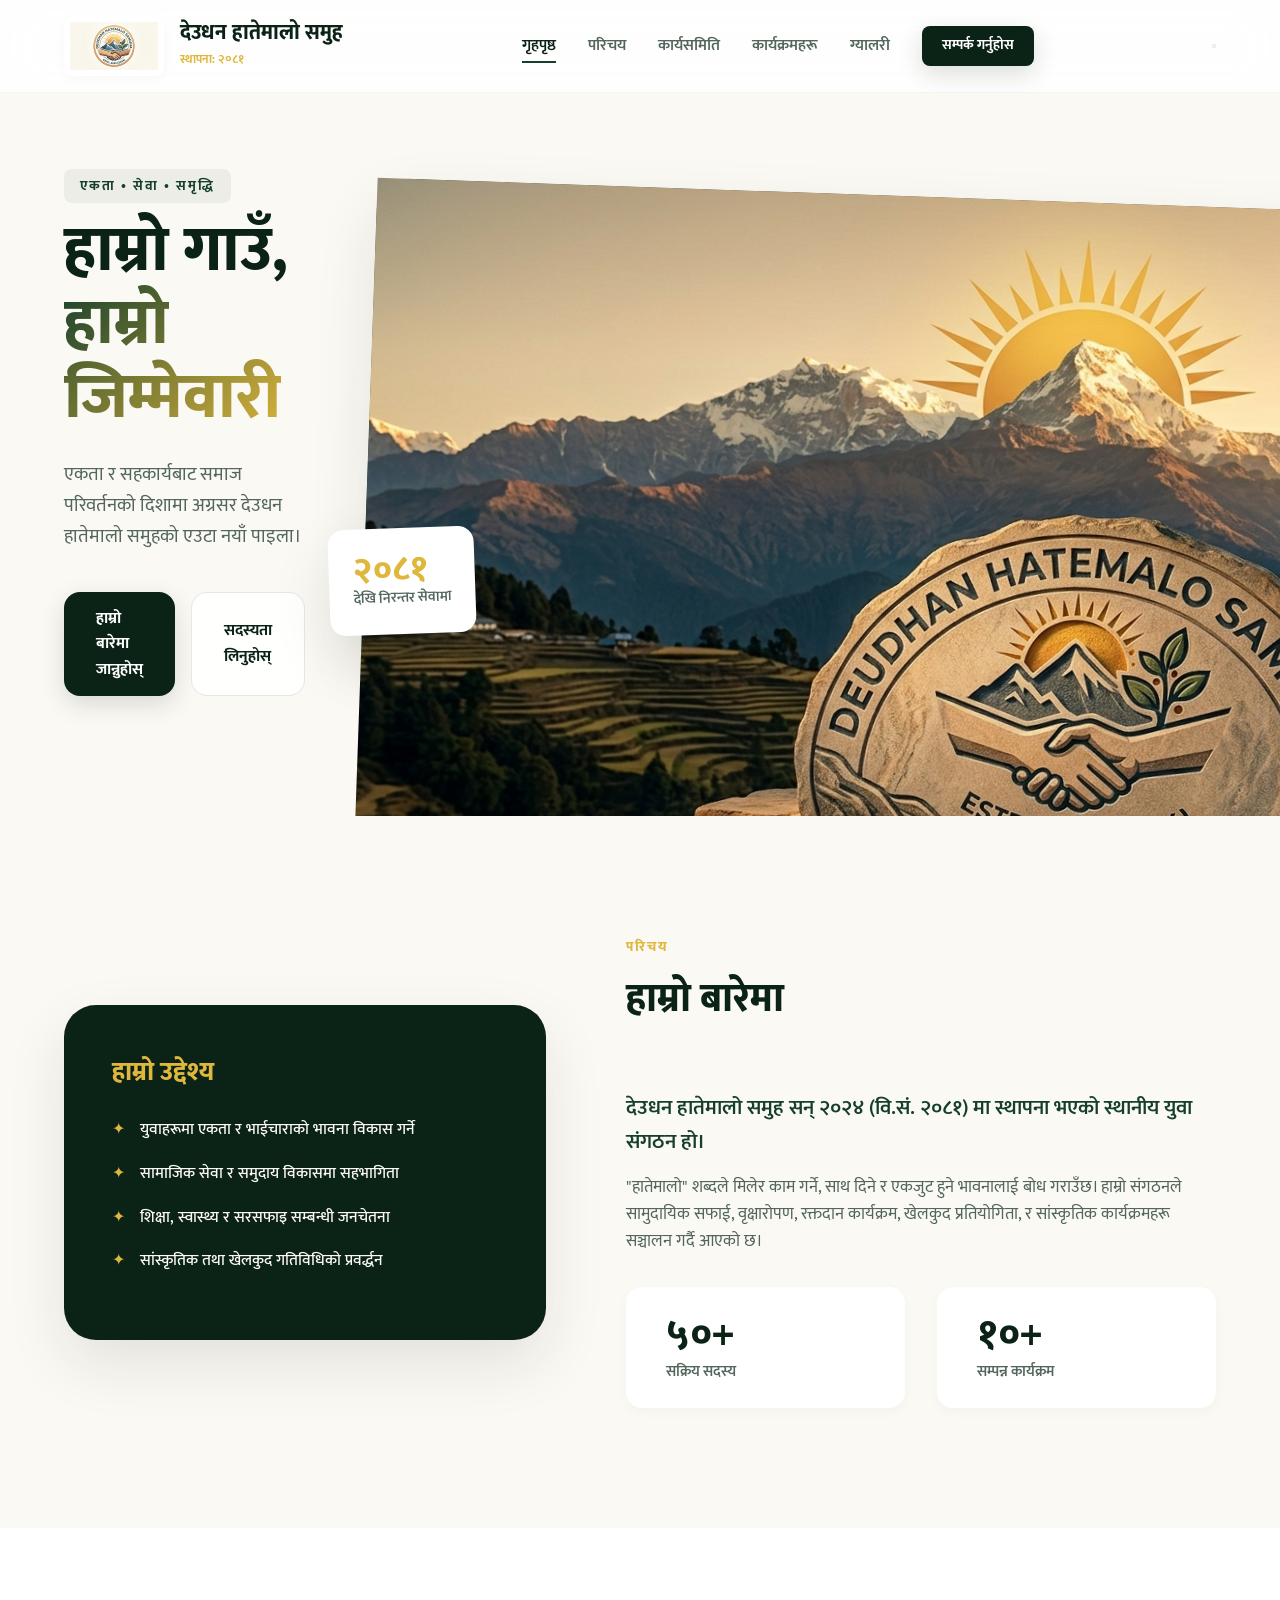
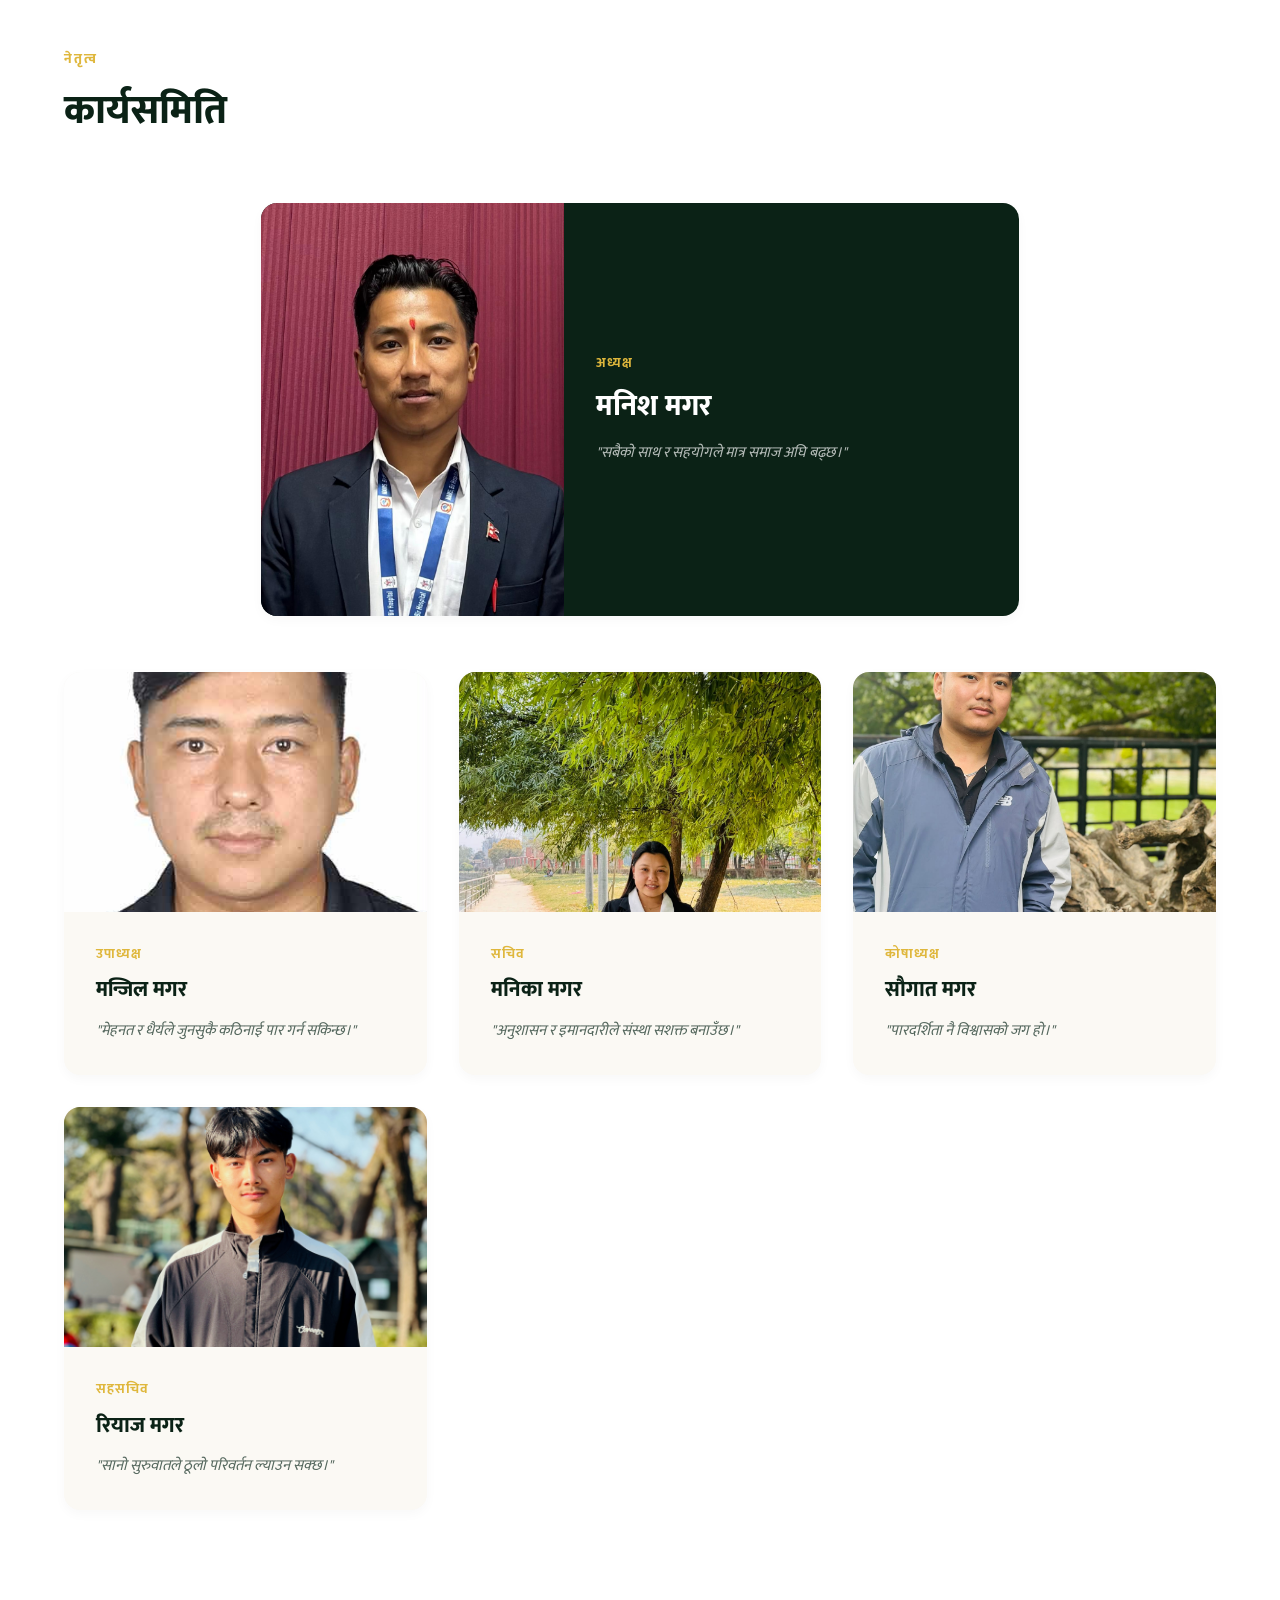
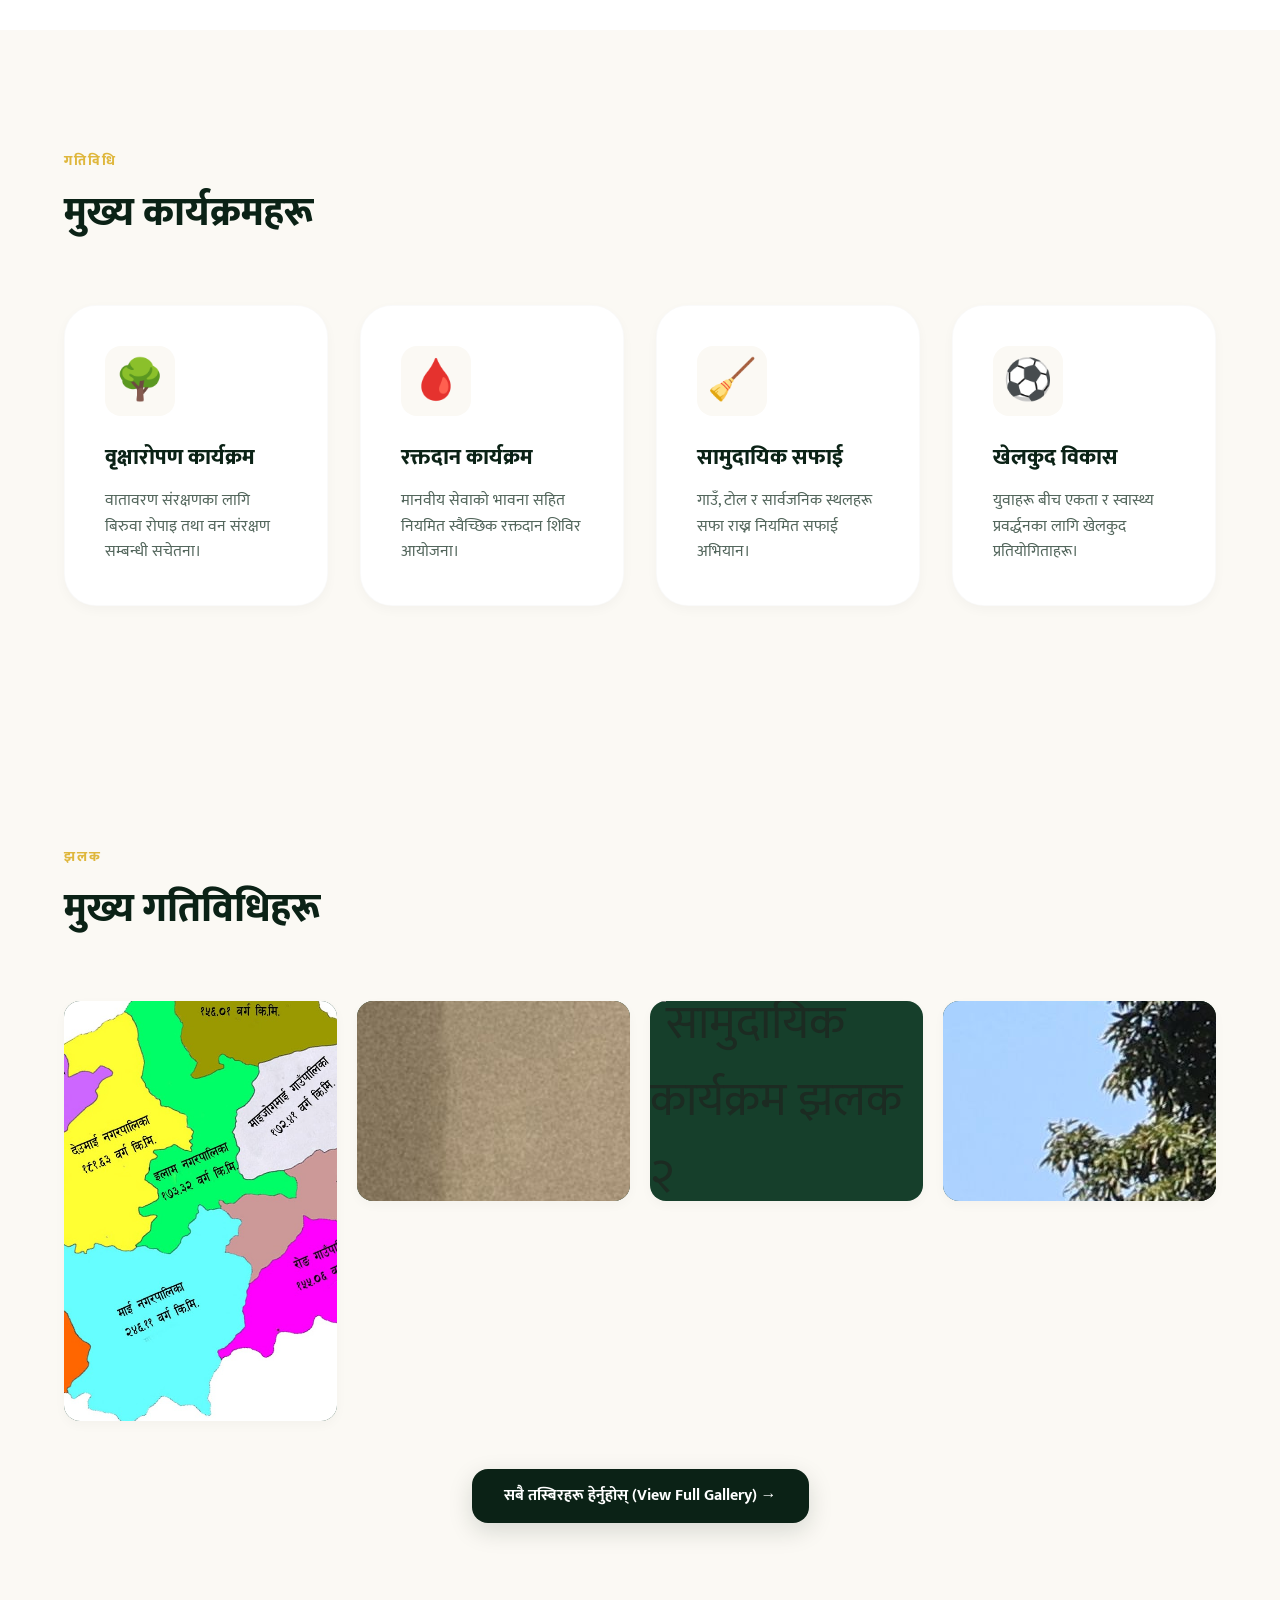
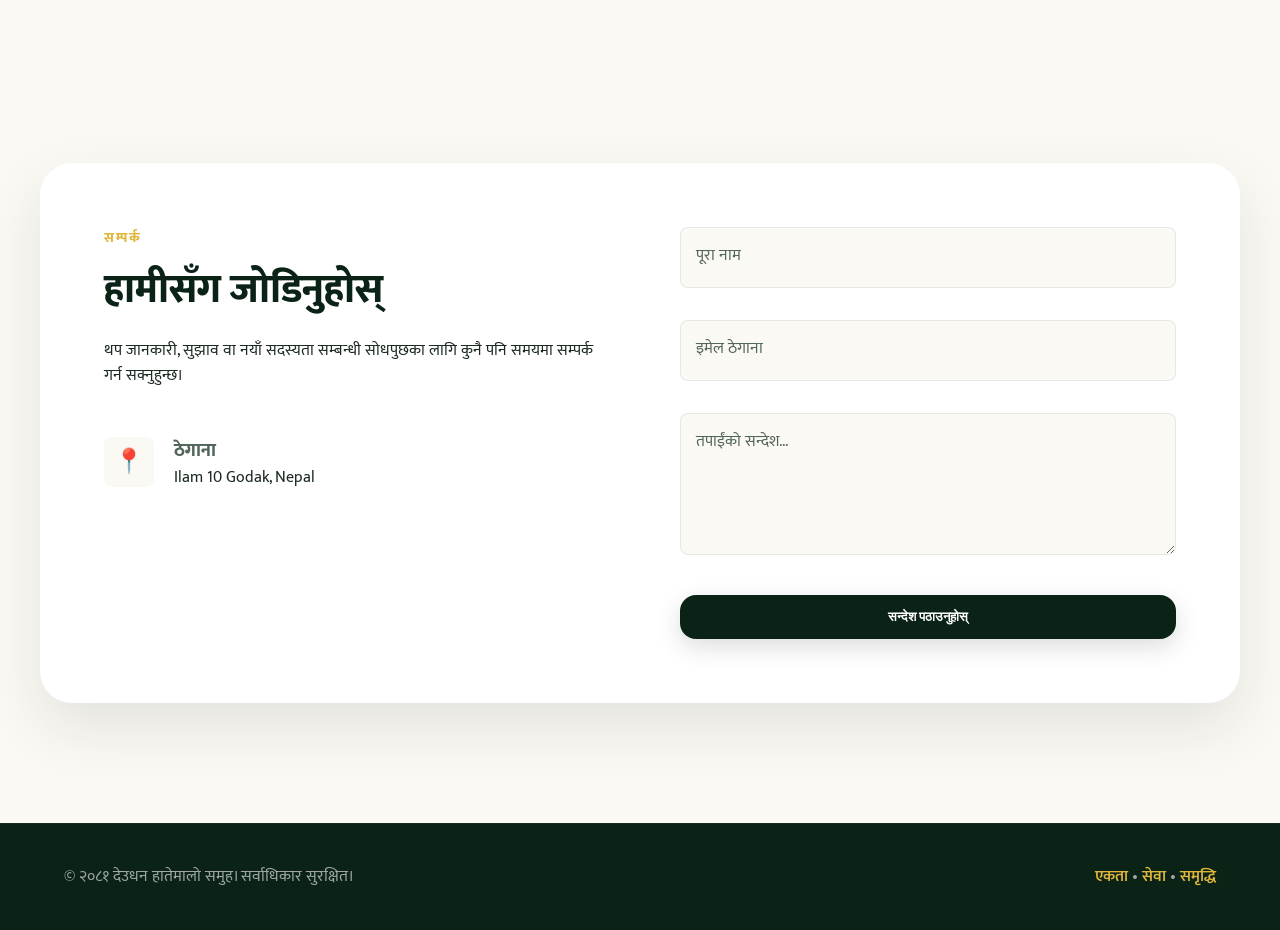
==== commit 459db859: "fix" ====
--- a/index.html
+++ b/index.html
@@ -128,7 +128,7 @@
           </div>
           <div class="profile-info">
             <span class="profile-role">अध्यक्ष</span>
-            <h3>मनिष मगर</h3>
+            <h3>मनिश मगर</h3>
             <p class="profile-quote">"सबैको साथ र सहयोगले मात्र समाज अघि बढ्छ।"</p>
           </div>
         </div>
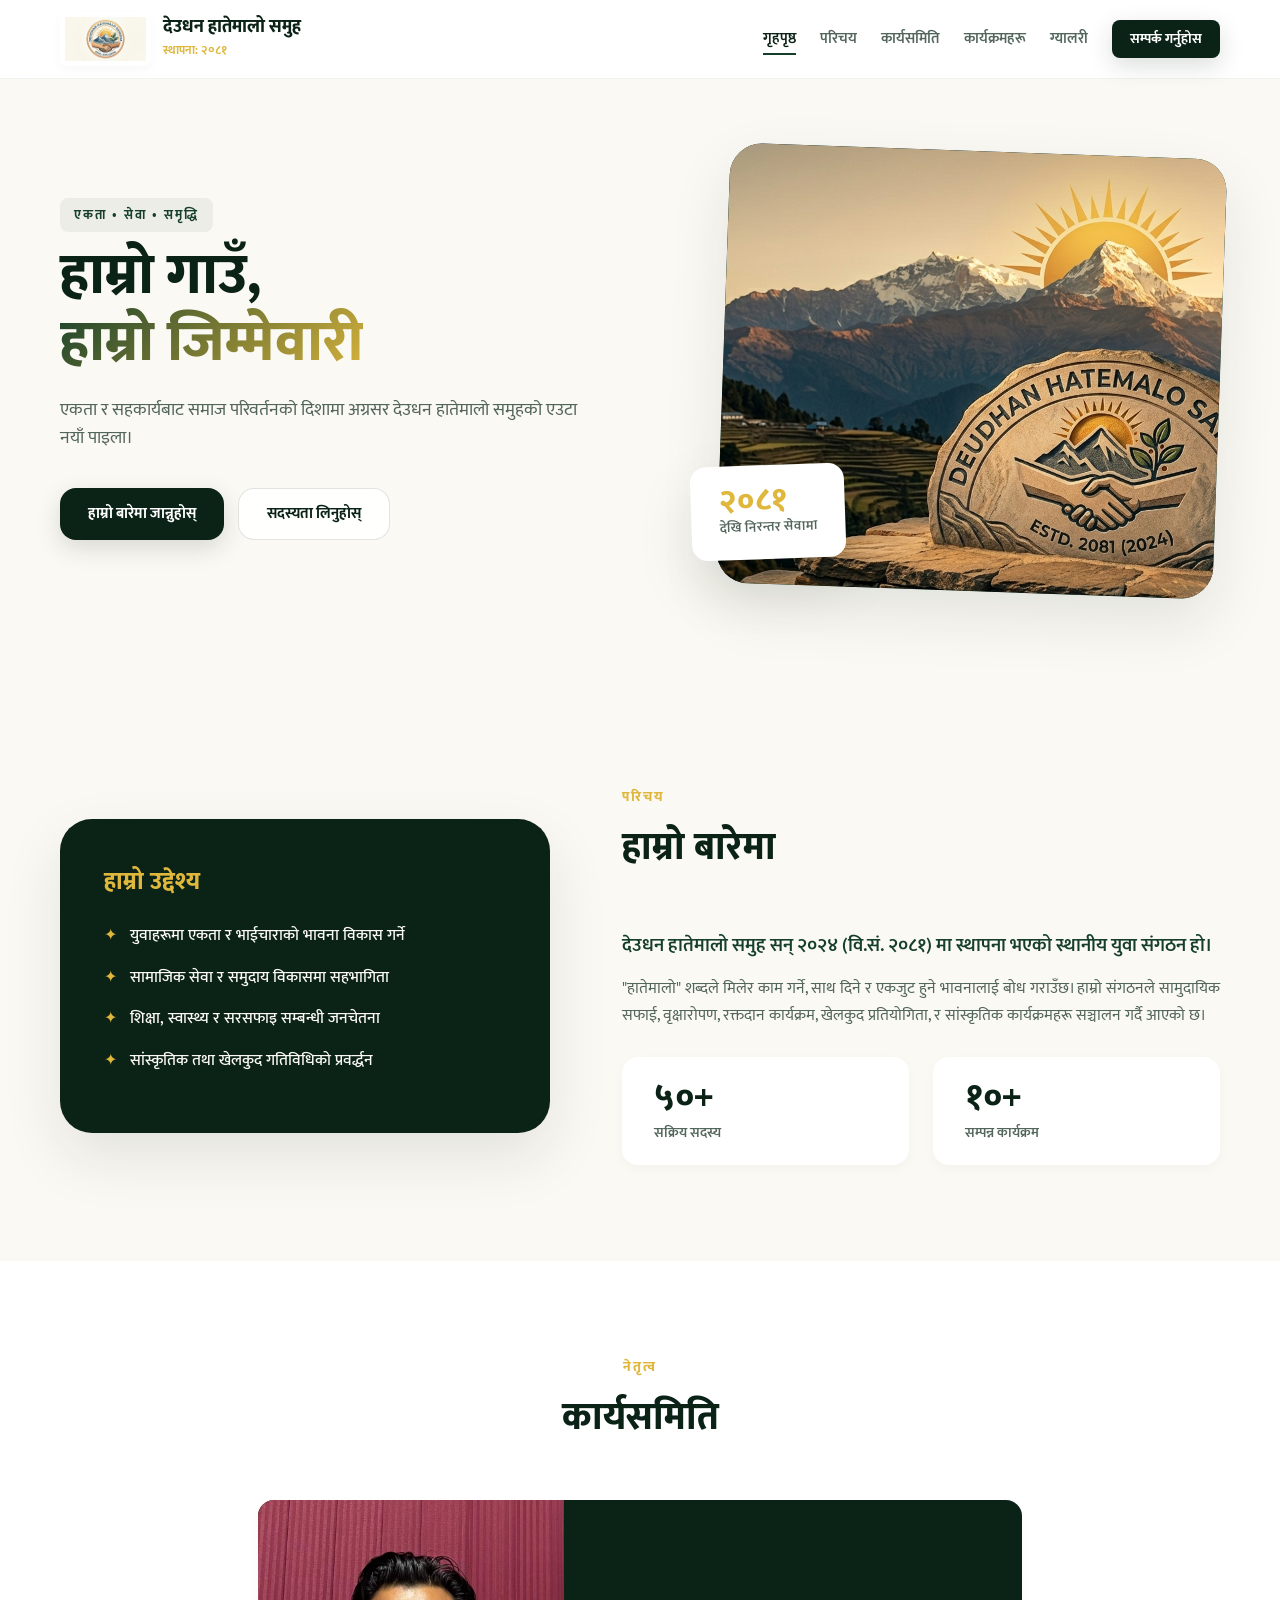
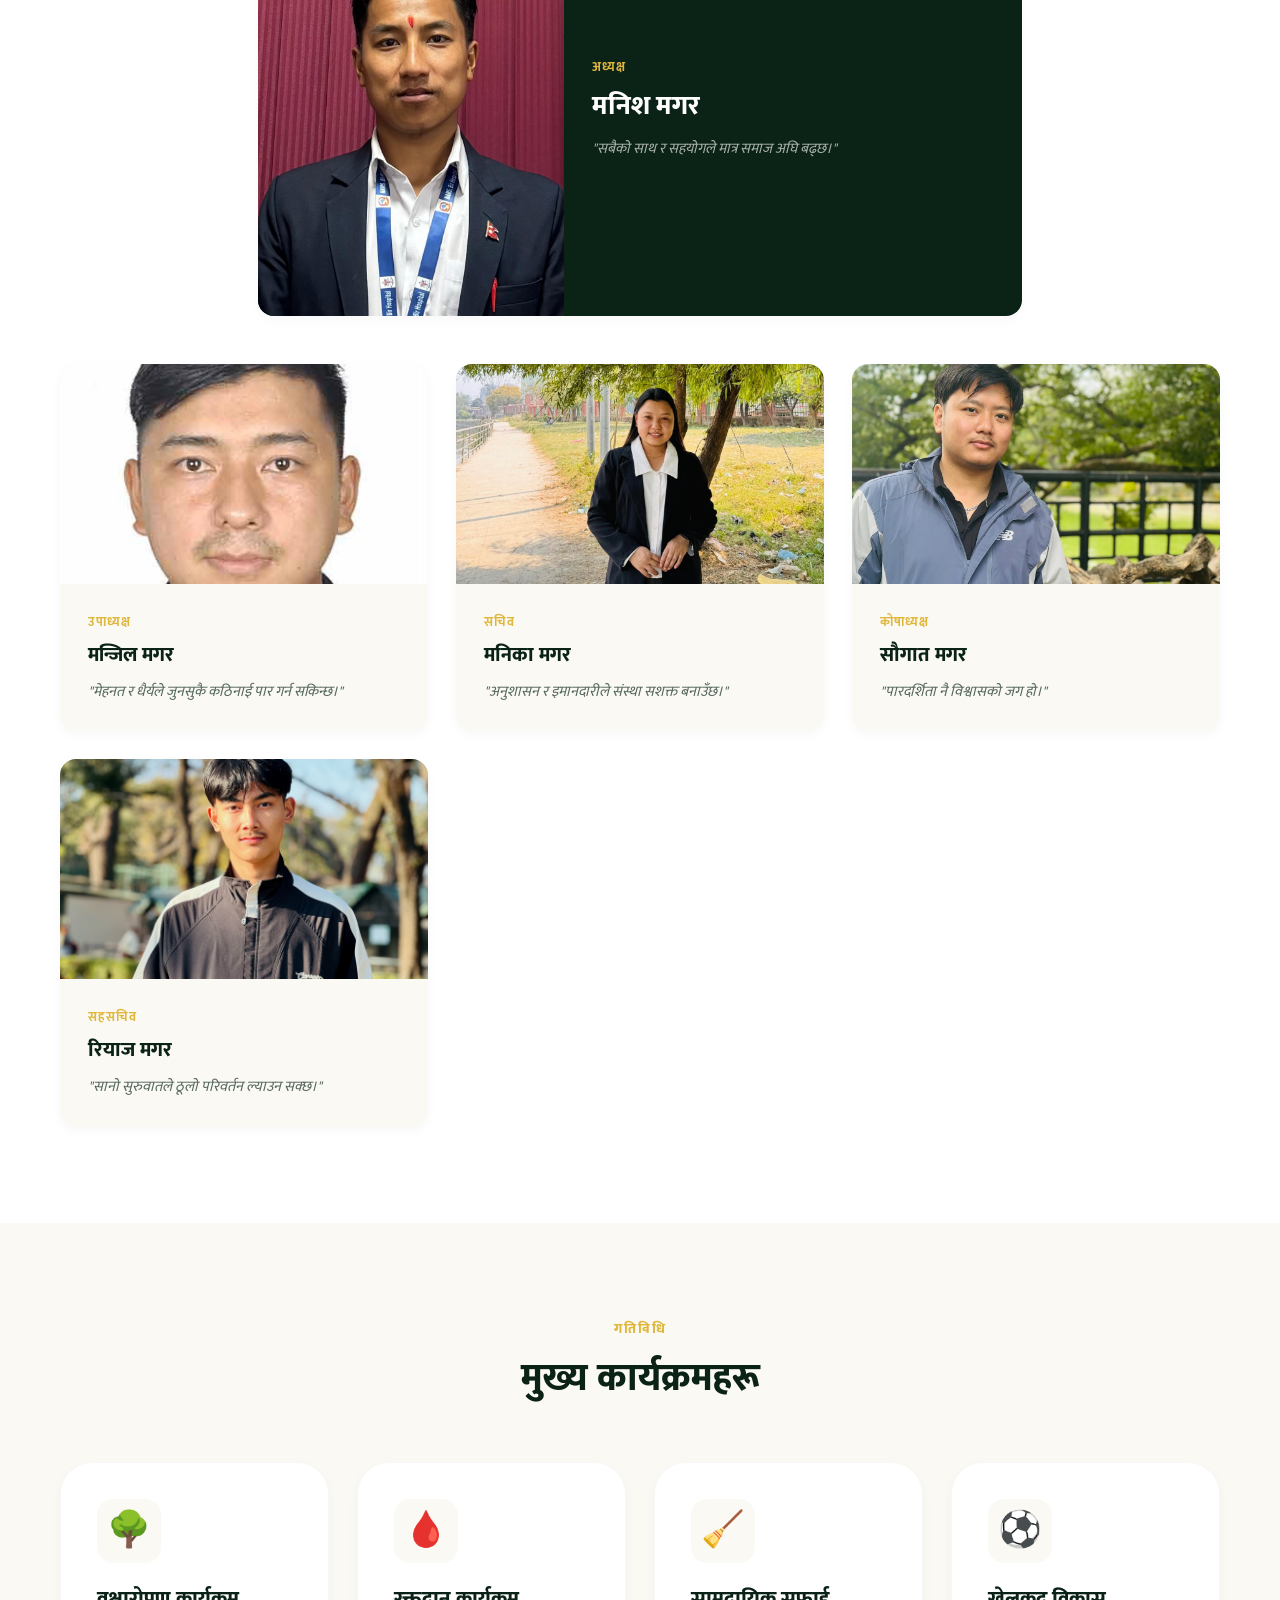
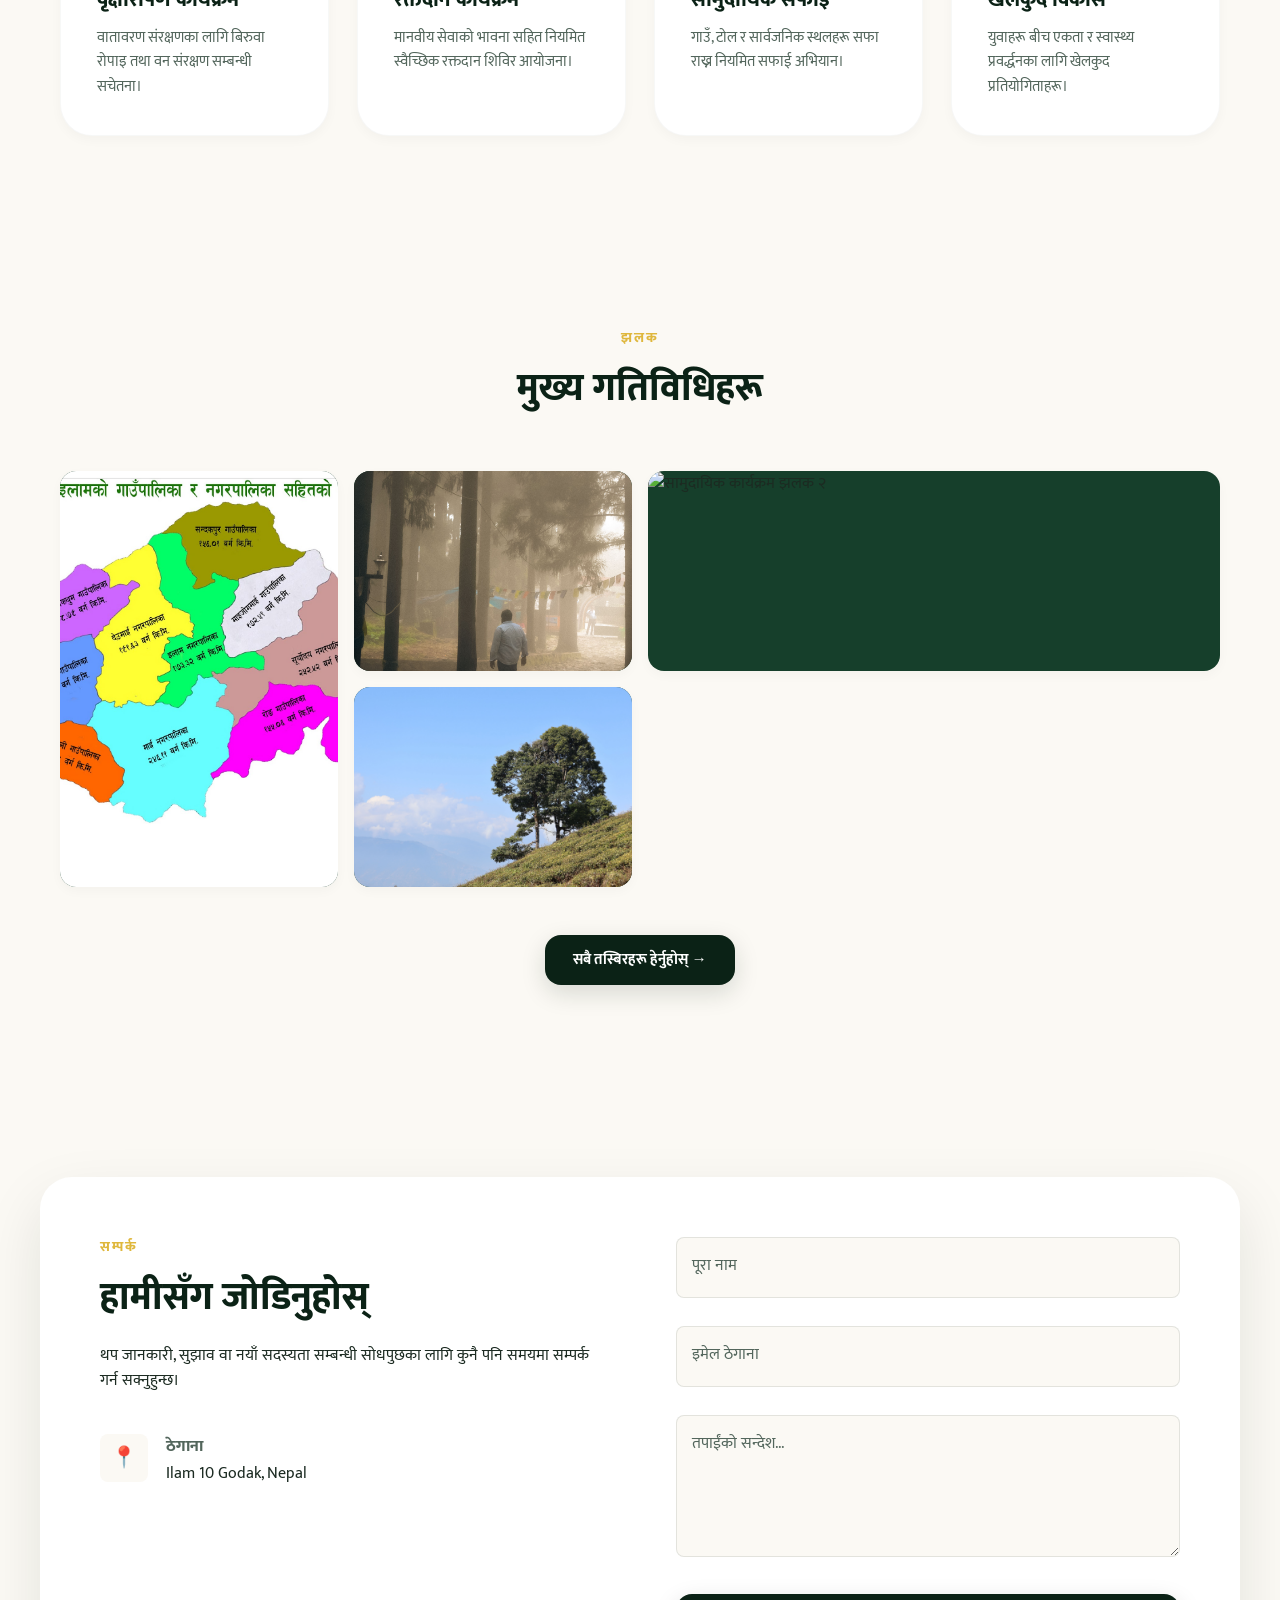
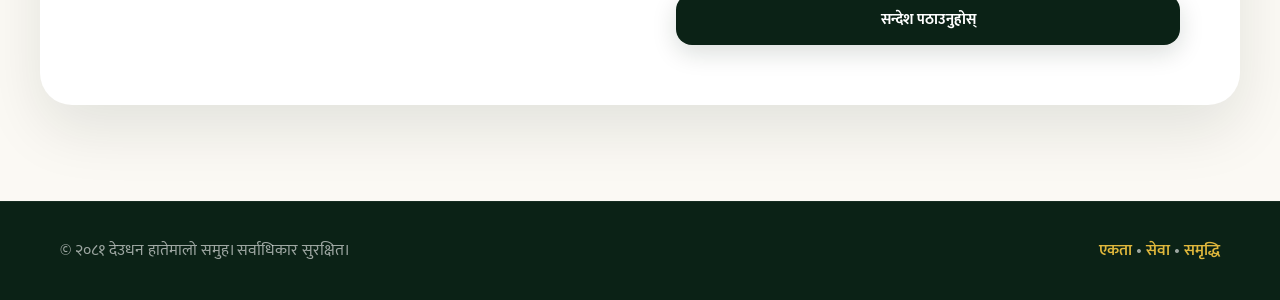
==== commit a60c0a19: "fix" ====
--- a/index.html
+++ b/index.html
@@ -3,11 +3,10 @@
 
 <head>
   <meta charset="UTF-8">
-  <meta name="viewport" content="width=device-width, initial-scale=1.0">
+  <meta name="viewport" content="width=device-width, initial-scale=1.0, maximum-scale=1.0">
   <title>देउधन हातेमालो समुह</title>
   <link rel="preconnect" href="https://fonts.googleapis.com">
-  <link href="https://fonts.googleapis.com/css2?family=Mukta:wght@300;400;500;600;700;800&family=Yatra+One&display=swap"
-    rel="stylesheet">
+  <link href="https://fonts.googleapis.com/css2?family=Mukta:wght@300;400;500;600;700;800&family=Yatra+One&display=swap" rel="stylesheet">
   <link rel="stylesheet" href="style.css">
 </head>
 
@@ -42,9 +41,8 @@
     </div>
   </header>
 
-  <!-- Modern Hero Section -->
+  <!-- Hero Section -->
   <section class="hero" id="home">
-    <div class="hero-bg-overlay"></div>
     <div class="container hero-grid">
       <div class="hero-content">
         <div class="eyebrow-wrapper">
@@ -59,11 +57,8 @@
       </div>
       <div class="hero-visual">
         <div class="main-graphic-card">
-          <!-- यो कार्ड भित्र तपाईंको ब्याकग्राउन्ड चित्र बस्नेछ -->
-
           <div class="graphic-overlay">
             <img src="assets/backs.png" alt="कोषाध्यक्ष">
-
           </div>
         </div>
         <div class="floating-badge">
@@ -74,7 +69,7 @@
     </div>
   </section>
 
-  <!-- Asymmetric About Section -->
+  <!-- About Section -->
   <section class="section about" id="about">
     <div class="container about-grid">
       <div class="about-visual">
@@ -94,10 +89,7 @@
           <h2 class="section-title">हाम्रो बारेमा</h2>
         </div>
         <p class="lead-text">देउधन हातेमालो समुह सन् २०२४ (वि.सं. २०८१) मा स्थापना भएको स्थानीय युवा संगठन हो।</p>
-        <p class="body-text">"हातेमालो" शब्दले मिलेर काम गर्ने, साथ दिने र एकजुट हुने भावनालाई बोध गराउँछ। हाम्रो
-          संगठनले सामुदायिक सफाई, वृक्षारोपण, रक्तदान कार्यक्रम, खेलकुद प्रतियोगिता, र सांस्कृतिक कार्यक्रमहरू सञ्चालन
-          गर्दै आएको छ।</p>
-
+        <p class="body-text">"हातेमालो" शब्दले मिलेर काम गर्ने, साथ दिने र एकजुट हुने भावनालाई बोध गराउँछ। हाम्रो संगठनले सामुदायिक सफाई, वृक्षारोपण, रक्तदान कार्यक्रम, खेलकुद प्रतियोगिता, र सांस्कृतिक कार्यक्रमहरू सञ्चालन गर्दै आएको छ।</p>
         <div class="stats-container">
           <div class="stat-card">
             <span class="stat-num">५०+</span>
@@ -112,16 +104,14 @@
     </div>
   </section>
 
-  <!-- Sleek Committee Section -->
+  <!-- Committee Section -->
   <section class="section committee" id="committee">
     <div class="container">
       <div class="section-head text-center">
         <span class="section-tag">नेतृत्व</span>
         <h2 class="section-title">कार्यसमिति</h2>
       </div>
-
       <div class="committee-fluid-grid">
-        <!-- President -->
         <div class="profile-card premium">
           <div class="profile-thumb">
             <img src="assets/adakshya.jpeg" alt="अध्यक्ष">
@@ -132,8 +122,6 @@
             <p class="profile-quote">"सबैको साथ र सहयोगले मात्र समाज अघि बढ्छ।"</p>
           </div>
         </div>
-
-        <!-- Vice President -->
         <div class="profile-card">
           <div class="profile-thumb">
             <img src="assets/pa.jpeg" alt="उपाध्यक्ष">
@@ -144,8 +132,6 @@
             <p class="profile-quote">"मेहनत र धैर्यले जुनसुकै कठिनाई पार गर्न सकिन्छ।"</p>
           </div>
         </div>
-
-        <!-- Secretary -->
         <div class="profile-card">
           <div class="profile-thumb">
             <img src="assets/sachip.jpeg" alt="सचिव">
@@ -156,8 +142,6 @@
             <p class="profile-quote">"अनुशासन र इमानदारीले संस्था सशक्त बनाउँछ।"</p>
           </div>
         </div>
-
-        <!-- Treasurer -->
         <div class="profile-card">
           <div class="profile-thumb">
             <img src="assets/kos.jpeg" alt="कोषाध्यक्ष">
@@ -168,8 +152,6 @@
             <p class="profile-quote">"पारदर्शिता नै विश्वासको जग हो।"</p>
           </div>
         </div>
-
-        <!-- Joint Secretary -->
         <div class="profile-card">
           <div class="profile-thumb">
             <img src="assets/sasachip.jpeg" alt="सहसचिव">
@@ -184,14 +166,13 @@
     </div>
   </section>
 
-  <!-- Dynamic Activities Section -->
+  <!-- Activities Section -->
   <section class="section activities" id="activities">
     <div class="container">
       <div class="section-head text-center">
         <span class="section-tag">गतिविधि</span>
         <h2 class="section-title">मुख्य कार्यक्रमहरू</h2>
       </div>
-
       <div class="activities-modern-layout">
         <div class="act-card">
           <div class="act-icon">🌳</div>
@@ -218,45 +199,43 @@
   </section>
 
   <!-- Gallery Section -->
-  <!-- Highlight Gallery Section -->
   <section class="section gallery" id="gallery">
     <div class="container">
       <div class="section-head text-center">
         <span class="section-tag">झलक</span>
         <h2 class="section-title">मुख्य गतिविधिहरू</h2>
       </div>
-      
-      <!-- केही छानिएका विशेष झलकहरू मात्र -->
       <div class="gallery-masonry">
         <div class="g-item tall">
           <img src="assets/godak map.png" alt="देउधन हातेमालो समुह क्षेत्र नक्सा">
+          <div class="g-overlay"><span>नक्सा तथा योजना</span></div>
         </div>
         <div class="g-item">
           <img src="assets/gallery/1.jpg" alt="सामाजिक कार्य झलक १">
+          <div class="g-overlay"><span>युवा परिचालन</span></div>
         </div>
         <div class="g-item wide">
           <img src="assets/gallery/2.jpg" alt="सामुदायिक कार्यक्रम झलक २">
+          <div class="g-overlay"><span>सामुदायिक सहकार्य</span></div>
         </div>
         <div class="g-item">
           <img src="assets/gallery/3.jpg" alt="युवा भेला झलक ३">
-        </div>
-      </div>
-
-      <!-- सबै तस्बिर हेर्ने आधुनिक बटन -->
-      <div class="gallery-action-wrapper" style="text-align: center; margin-top: 48px;">
-        <a href="gallery.html" class="btn btn-primary">सबै तस्बिरहरू हेर्नुहोस् (View Full Gallery) →</a>
-      </div>
-    </div>
-  </section>
-
-  <!-- Split Contact Section -->
+          <div class="g-overlay"><span>विविध कार्यक्रम</span></div>
+        </div>
+      </div>
+      <div style="text-align: center; margin-top: 48px;">
+        <a href="gallery.html" class="btn btn-primary">सबै तस्बिरहरू हेर्नुहोस् →</a>
+      </div>
+    </div>
+  </section>
+
+  <!-- Contact Section -->
   <section class="section contact" id="contact">
     <div class="container contact-wrapper">
       <div class="contact-meta">
         <span class="section-tag">सम्पर्क</span>
         <h2>हामीसँग जोडिनुहोस्</h2>
         <p>थप जानकारी, सुझाव वा नयाँ सदस्यता सम्बन्धी सोधपुछका लागि कुनै पनि समयमा सम्पर्क गर्न सक्नुहुन्छ।</p>
-
         <div class="contact-details">
           <div class="c-info-block">
             <span class="c-icon">📍</span>
@@ -265,23 +244,8 @@
               <p>Ilam 10 Godak, Nepal</p>
             </div>
           </div>
-          <!-- <div class="c-info-block">
-            <span class="c-icon">📞</span>
-            <div>
-              <h4>फोन नम्बर</h4>
-              <p>९८xxxxxxxx</p>
-            </div>
-          </div>
-          <div class="c-info-block">
-            <span class="c-icon">📧</span>
-            <div>
-              <h4>इमेल ठेगाना</h4>
-              <p>info@deudhanhatamelo.org.np</p>
-            </div>
-          </div> -->
-        </div>
-      </div>
-
+        </div>
+      </div>
       <div class="contact-form-container">
         <form class="modern-form" onsubmit="event.preventDefault(); alert('धन्यवाद! तपाईंको सन्देश प्राप्त भयो।');">
           <div class="form-group">
@@ -314,5 +278,4 @@
 
   <script src="script.js"></script>
 </body>
-
 </html>
--- a/style.css
+++ b/style.css
@@ -1,13 +1,11 @@
 :root {
-  --primary-deep: #0b2216;      /* Rich Premium Dark Emerald */
-  --primary-light: #163f2b;     /* Balanced Green Accent */
-  --accent-gold: #dfb73c;       /* Elegant Warm Metallic Gold */
-  --accent-soft: #fbf9f4;       /* Soft Cream Canvas */
-  --text-main: #1c2b22;         /* Deep Charcoal for high readability */
-  --text-muted: #53665c;        /* Muted Gray Green */
+  --primary-deep: #0b2216;
+  --primary-light: #163f2b;
+  --accent-gold: #dfb73c;
+  --accent-soft: #fbf9f4;
+  --text-main: #1c2b22;
+  --text-muted: #53665c;
   --white: #ffffff;
-  
-  /* Modern Shadow Hierarchy */
   --shadow-sm: 0 4px 12px rgba(11, 34, 22, 0.03);
   --shadow-md: 0 12px 34px rgba(11, 34, 22, 0.06);
   --shadow-lg: 0 24px 60px rgba(11, 34, 22, 0.1);
@@ -16,12 +14,17 @@
   --radius-lg: 32px;
 }
 
-/* Global Reset */
 * {
   margin: 0;
   padding: 0;
   box-sizing: border-box;
   scroll-behavior: smooth;
+}
+
+html, body {
+  overflow-x: hidden;
+  width: 100%;
+  max-width: 100%;
 }
 
 body {
@@ -41,18 +44,19 @@
 .container {
   max-width: 1200px;
   margin: 0 auto;
-  padding: 0 24px;
-}
-
-/* Floating Sticky Header */
+  padding: 0 20px;
+  width: 100%;
+}
+
+/* ─── HEADER ─────────────────────────────────────────── */
 .site-header {
-  background: rgba(255, 255, 255, 0.85);
+  background: rgba(255, 255, 255, 0.92);
   backdrop-filter: blur(20px);
   -webkit-backdrop-filter: blur(20px);
   position: sticky;
   top: 0;
   z-index: 1000;
-  border-bottom: 1px solid rgba(11, 34, 22, 0.04);
+  border-bottom: 1px solid rgba(11, 34, 22, 0.06);
   transition: all 0.3s cubic-bezier(0.4, 0, 0.2, 1);
 }
 
@@ -60,53 +64,59 @@
   display: flex;
   align-items: center;
   justify-content: space-between;
-  padding: 16px 24px;
+  padding: 12px 20px;
+  gap: 16px;
 }
 
 .brand {
   display: flex;
   align-items: center;
-  gap: 16px;
+  gap: 12px;
   text-decoration: none;
+  flex-shrink: 0;
 }
 
 .logo-wrapper {
   background: var(--white);
-  padding: 6px;
+  padding: 5px;
   border-radius: var(--radius-sm);
   box-shadow: var(--shadow-sm);
 }
 
 .logo {
-  height: 48px;
+  height: 44px;
   width: auto;
   display: block;
 }
 
 .brand-text h1 {
-  font-size: 1.3rem;
+  font-size: 1.1rem;
   line-height: 1.2;
+  white-space: nowrap;
 }
 
 .estd-badge {
-  font-size: 0.75rem;
+  font-size: 0.72rem;
   color: var(--accent-gold);
   font-weight: 700;
 }
 
+/* Desktop nav */
 .nav {
   display: flex;
   align-items: center;
-  gap: 32px;
+  gap: 24px;
+  flex-shrink: 0;
 }
 
 .nav-link {
   text-decoration: none;
   color: var(--text-muted);
   font-weight: 600;
-  font-size: 1rem;
+  font-size: 0.95rem;
   transition: color 0.2s ease;
   position: relative;
+  white-space: nowrap;
 }
 
 .nav-link::after {
@@ -121,33 +131,92 @@
 }
 
 .nav-link:hover::after,
-.nav-link.active::after {
-  width: 100%;
-}
-
+.nav-link.active::after { width: 100%; }
 .nav-link:hover,
-.nav-link.active {
-  color: var(--primary-deep);
-}
-
-/* Buttons */
+.nav-link.active { color: var(--primary-deep); }
+
+/* Hamburger */
+.hamburger {
+  display: none;
+  flex-direction: column;
+  gap: 5px;
+  background: none;
+  border: none;
+  cursor: pointer;
+  padding: 8px;
+  border-radius: var(--radius-sm);
+  flex-shrink: 0;
+}
+
+.bar {
+  display: block;
+  width: 24px;
+  height: 2.5px;
+  background: var(--primary-deep);
+  border-radius: 2px;
+  transition: all 0.3s ease;
+}
+
+/* Mobile nav drawer */
+@media (max-width: 768px) {
+  .brand-text h1 { font-size: 0.95rem; }
+  .estd-badge { font-size: 0.65rem; }
+  .logo { height: 36px; }
+
+  .hamburger { display: flex; }
+
+  .nav {
+    display: none;
+    position: absolute;
+    top: 100%;
+    left: 0;
+    right: 0;
+    background: rgba(255,255,255,0.98);
+    backdrop-filter: blur(20px);
+    flex-direction: column;
+    align-items: flex-start;
+    padding: 24px 20px;
+    gap: 8px;
+    border-bottom: 1px solid rgba(11,34,22,0.06);
+    box-shadow: var(--shadow-md);
+  }
+
+  .nav.open { display: flex; }
+
+  .nav-link {
+    font-size: 1.1rem;
+    padding: 10px 0;
+    width: 100%;
+    border-bottom: 1px solid rgba(11,34,22,0.05);
+  }
+
+  .nav .btn {
+    margin-top: 8px;
+    width: 100%;
+    text-align: center;
+  }
+}
+
+/* ─── BUTTONS ─────────────────────────────────────────── */
 .btn {
   display: inline-flex;
   align-items: center;
   justify-content: center;
-  padding: 14px 32px;
+  padding: 13px 28px;
   border-radius: var(--radius-md);
   font-weight: 700;
   text-decoration: none;
   transition: transform 0.25s cubic-bezier(0.4, 0, 0.2, 1), background-color 0.2s ease;
   border: none;
   cursor: pointer;
+  font-family: inherit;
+  font-size: 0.95rem;
 }
 
 .btn-sm {
-  padding: 8px 20px;
+  padding: 8px 18px;
   border-radius: var(--radius-sm);
-  font-size: 0.9rem;
+  font-size: 0.88rem;
 }
 
 .btn-primary {
@@ -155,7 +224,6 @@
   color: var(--white);
   box-shadow: 0 8px 24px rgba(11, 34, 22, 0.15);
 }
-
 .btn-primary:hover {
   background: var(--primary-light);
   transform: translateY(-2px);
@@ -164,17 +232,16 @@
 .btn-secondary {
   background: rgba(255, 255, 255, 0.9);
   color: var(--primary-deep);
-  border: 1px solid rgba(11, 34, 22, 0.1);
-}
-
+  border: 1px solid rgba(11, 34, 22, 0.12);
+}
 .btn-secondary:hover {
   background: var(--white);
   transform: translateY(-2px);
 }
 
-/* Modern Hero Layout */
+/* ─── HERO ────────────────────────────────────────────── */
 .hero {
-  padding: 80px 0 120px;
+  padding: 72px 0 100px;
   position: relative;
   overflow: hidden;
 }
@@ -182,68 +249,82 @@
 .hero-grid {
   display: grid;
   grid-template-columns: 1.1fr 0.9fr;
-  gap: 64px;
-  align-items: center;
-}
-
-.eyebrow-wrapper {
-  margin-bottom: 16px;
-}
+  gap: 56px;
+  align-items: center;
+}
+
+.eyebrow-wrapper { margin-bottom: 16px; }
 
 .eyebrow {
-  font-size: 0.85rem;
+  font-size: 0.82rem;
   letter-spacing: 2px;
   text-transform: uppercase;
   color: var(--primary-light);
   font-weight: 700;
   background: rgba(22, 63, 43, 0.06);
-  padding: 6px 16px;
+  padding: 6px 14px;
   border-radius: var(--radius-sm);
 }
 
 .hero-title {
-  font-size: clamp(2.5rem, 5vw, 4rem);
+  font-size: clamp(2rem, 4.5vw, 3.8rem);
   line-height: 1.15;
-  margin-bottom: 24px;
+  margin-bottom: 20px;
 }
 
 .text-gradient {
   background: linear-gradient(135deg, var(--primary-light), var(--accent-gold));
   -webkit-background-clip: text;
   -webkit-text-fill-color: transparent;
+  background-clip: text;
 }
 
 .tagline {
-  font-size: 1.2rem;
+  font-size: 1.1rem;
   color: var(--text-muted);
-  margin-bottom: 40px;
+  margin-bottom: 36px;
   max-width: 520px;
 }
 
 .hero-buttons {
   display: flex;
-  gap: 16px;
-}
-
-.hero-visual {
-  position: relative;
-}
+  gap: 14px;
+  flex-wrap: wrap;
+}
+
+.hero-visual { position: relative; }
 
 .main-graphic-card {
-  height: 480px;
-  background: linear-gradient(135deg, var(--primary-deep), var(--primary-light)), url('assets/hero-bg.jpg') center/cover;
+  height: 440px;
+  background: linear-gradient(135deg, var(--primary-deep), var(--primary-light));
   border-radius: var(--radius-lg);
   box-shadow: var(--shadow-lg);
   position: relative;
   transform: rotate(2deg);
+  overflow: hidden;
+}
+
+.graphic-overlay {
+  position: absolute;
+  inset: 0;
+  display: flex;
+  align-items: center;
+  justify-content: center;
+  overflow: hidden;
+}
+
+.graphic-overlay img {
+  width: 100%;
+  height: 100%;
+  object-fit: cover;
 }
 
 .floating-badge {
   position: absolute;
-  bottom: 40px;
-  left: -40px;
+  bottom: 32px;
+  left: -32px;
   background: var(--white);
-  padding: 24px;
+  padding: 20px 28px;
   border-radius: var(--radius-md);
   box-shadow: var(--shadow-lg);
   display: flex;
@@ -252,29 +333,27 @@
 }
 
 .badge-number {
-  font-size: 2.2rem;
+  font-size: 2rem;
   font-weight: 800;
   color: var(--accent-gold);
   line-height: 1;
 }
 
 .badge-text {
-  font-size: 0.9rem;
+  font-size: 0.85rem;
   color: var(--text-muted);
   font-weight: 600;
 }
 
-/* Sections Configuration */
-.section {
-  padding: 120px 0;
-}
-
-.section-head {
-  margin-bottom: 60px;
-}
+/* ─── SECTIONS ────────────────────────────────────────── */
+.section { padding: 96px 0; }
+
+.section-head { margin-bottom: 52px; }
+.text-center { text-align: center; }
+.text-left { text-align: left; }
 
 .section-tag {
-  font-size: 0.9rem;
+  font-size: 0.85rem;
   text-transform: uppercase;
   letter-spacing: 2px;
   color: var(--accent-gold);
@@ -283,41 +362,38 @@
   margin-bottom: 8px;
 }
 
-.section-title {
-  font-size: 2.5rem;
-}
-
-/* Asymmetric About Layout */
+.section-title { font-size: clamp(1.8rem, 3vw, 2.5rem); }
+
+/* ─── ABOUT ───────────────────────────────────────────── */
 .about-grid {
   display: grid;
   grid-template-columns: 0.9fr 1.1fr;
-  gap: 80px;
+  gap: 72px;
   align-items: center;
 }
 
 .experience-card {
   background: var(--primary-deep);
   color: var(--accent-soft);
-  padding: 48px;
+  padding: 44px;
   border-radius: var(--radius-lg);
   box-shadow: var(--shadow-lg);
 }
 
 .experience-card h3 {
   color: var(--accent-gold);
-  margin-bottom: 24px;
-  font-size: 1.6rem;
-}
-
-.modern-list {
-  list-style: none;
-}
+  margin-bottom: 22px;
+  font-size: 1.5rem;
+}
+
+.modern-list { list-style: none; }
 
 .modern-list li {
   position: relative;
-  padding-left: 28px;
-  margin-bottom: 18px;
+  padding-left: 26px;
+  margin-bottom: 16px;
   font-weight: 500;
+  font-size: 1rem;
 }
 
 .modern-list li::before {
@@ -328,33 +404,34 @@
 }
 
 .lead-text {
-  font-size: 1.3rem;
+  font-size: 1.2rem;
   font-weight: 600;
   color: var(--primary-light);
-  margin-bottom: 16px;
+  margin-bottom: 14px;
 }
 
 .body-text {
   color: var(--text-muted);
-  font-size: 1.05rem;
-  margin-bottom: 32px;
+  font-size: 1rem;
+  margin-bottom: 28px;
+  line-height: 1.7;
 }
 
 .stats-container {
   display: flex;
-  gap: 32px;
+  gap: 24px;
 }
 
 .stat-card {
   background: var(--white);
-  padding: 24px 40px;
+  padding: 20px 32px;
   border-radius: var(--radius-md);
   box-shadow: var(--shadow-sm);
   flex: 1;
 }
 
 .stat-num {
-  font-size: 2.5rem;
+  font-size: 2.2rem;
   font-weight: 800;
   color: var(--primary-deep);
   display: block;
@@ -362,20 +439,18 @@
 }
 
 .stat-label {
-  font-size: 0.95rem;
+  font-size: 0.9rem;
   color: var(--text-muted);
   font-weight: 600;
 }
 
-/* Fluid Committee Layout */
-.committee {
-  background: var(--white);
-}
+/* ─── COMMITTEE ───────────────────────────────────────── */
+.committee { background: var(--white); }
 
 .committee-fluid-grid {
   display: grid;
   grid-template-columns: repeat(6, 1fr);
-  gap: 32px;
+  gap: 28px;
 }
 
 .profile-card {
@@ -392,23 +467,23 @@
   display: flex;
   background: var(--primary-deep);
   color: var(--white);
-  margin-bottom: 24px;
+  margin-bottom: 20px;
 }
 
 .profile-card.premium .profile-thumb {
   width: 40%;
   height: 100%;
-  min-height: 280px;
+  min-height: 260px;
 }
 
 .profile-card.premium h3 {
   color: var(--white);
-  font-size: 1.8rem;
+  font-size: 1.7rem;
 }
 
 .profile-thumb {
   width: 100%;
-  height: 240px;
+  height: 220px;
   overflow: hidden;
 }
 
@@ -420,38 +495,39 @@
 }
 
 .profile-info {
-  padding: 32px;
+  padding: 28px;
   display: flex;
   flex-direction: column;
   justify-content: center;
 }
 
 .profile-role {
-  font-size: 0.85rem;
+  font-size: 0.82rem;
   text-transform: uppercase;
   letter-spacing: 1px;
   color: var(--accent-gold);
   font-weight: 700;
-  margin-bottom: 8px;
+  margin-bottom: 6px;
 }
 
 .profile-card h3 {
-  font-size: 1.3rem;
-  margin-bottom: 12px;
+  font-size: 1.25rem;
+  margin-bottom: 10px;
 }
 
 .profile-quote {
-  font-size: 0.95rem;
+  font-size: 0.92rem;
   color: var(--text-muted);
   font-style: italic;
+  line-height: 1.5;
 }
 
 .profile-card.premium .profile-quote {
-  color: rgba(255, 255, 255, 0.7);
+  color: rgba(255, 255, 255, 0.65);
 }
 
 .profile-card:hover {
-  transform: translateY(-8px);
+  transform: translateY(-6px);
   box-shadow: var(--shadow-lg);
 }
 
@@ -459,28 +535,28 @@
   transform: scale(1.05);
 }
 
-/* Modern Activities Grid */
+/* ─── ACTIVITIES ──────────────────────────────────────── */
 .activities-modern-layout {
   display: grid;
-  grid-template-columns: repeat(auto-fit, minmax(260px, 1fr));
-  gap: 32px;
+  grid-template-columns: repeat(auto-fit, minmax(240px, 1fr));
+  gap: 28px;
 }
 
 .act-card {
   background: var(--white);
-  padding: 40px;
+  padding: 36px;
   border-radius: var(--radius-lg);
   box-shadow: var(--shadow-sm);
-  border: 1px solid rgba(11, 34, 22, 0.02);
+  border: 1px solid rgba(11, 34, 22, 0.03);
   transition: all 0.3s ease;
 }
 
 .act-icon {
-  font-size: 2.5rem;
-  margin-bottom: 24px;
+  font-size: 2.2rem;
+  margin-bottom: 20px;
   background: var(--accent-soft);
-  width: 70px;
-  height: 70px;
+  width: 64px;
+  height: 64px;
   display: flex;
   align-items: center;
   justify-content: center;
@@ -488,12 +564,14 @@
 }
 
 .act-card h3 {
-  font-size: 1.4rem;
-  margin-bottom: 12px;
+  font-size: 1.3rem;
+  margin-bottom: 10px;
 }
 
 .act-card p {
   color: var(--text-muted);
+  font-size: 0.95rem;
+  line-height: 1.6;
 }
 
 .act-card:hover {
@@ -501,63 +579,88 @@
   color: var(--white);
   transform: translateY(-4px);
 }
-
 .act-card:hover h3 { color: var(--white); }
+.act-card:hover p { color: rgba(255,255,255,0.72); }
 .act-card:hover .act-icon { background: rgba(255,255,255,0.1); }
 
-/* Masonry Photo Gallery */
+/* ─── GALLERY ─────────────────────────────────────────── */
 .gallery-masonry {
   display: grid;
-  grid-template-columns: repeat(auto-fill, minmax(240px, 1fr));
+  grid-template-columns: repeat(auto-fill, minmax(220px, 1fr));
   grid-auto-rows: 200px;
-  gap: 20px;
+  gap: 16px;
 }
 
 .g-item {
   background: var(--primary-light);
   border-radius: var(--radius-md);
-  display: flex;
-  align-items: center;
-  justify-content: center;
-  font-size: 3rem;
   overflow: hidden;
   box-shadow: var(--shadow-sm);
+  position: relative;
 }
 
 .g-item.tall { grid-row: span 2; }
-.g-item.wide { grid-column: span 1; }
-
-/* Contact Interface */
+.g-item.wide { grid-column: span 2; }
+
+.g-item img {
+  width: 100%;
+  height: 100%;
+  object-fit: cover;
+  display: block;
+  transition: transform 0.5s ease;
+}
+
+.g-item:hover img { transform: scale(1.06); }
+
+.g-overlay {
+  position: absolute;
+  inset: 0;
+  background: linear-gradient(to top, rgba(11,34,22,0.75) 0%, transparent 60%);
+  display: flex;
+  align-items: flex-end;
+  padding: 20px;
+  opacity: 0;
+  transition: opacity 0.3s ease;
+}
+
+.g-item:hover .g-overlay { opacity: 1; }
+
+.g-overlay span {
+  color: var(--white);
+  font-weight: 700;
+  font-size: 0.95rem;
+}
+
+/* ─── CONTACT ─────────────────────────────────────────── */
 .contact-wrapper {
   display: grid;
   grid-template-columns: 1fr 1fr;
-  gap: 80px;
+  gap: 72px;
   background: var(--white);
-  padding: 64px;
+  padding: 60px;
   border-radius: var(--radius-lg);
   box-shadow: var(--shadow-lg);
 }
 
 .contact-meta h2 {
-  font-size: 2.5rem;
-  margin-bottom: 16px;
-}
-
-.contact-details {
-  margin-top: 48px;
-}
+  font-size: clamp(1.8rem, 3vw, 2.4rem);
+  margin-bottom: 14px;
+}
+
+.contact-details { margin-top: 40px; }
 
 .c-info-block {
   display: flex;
-  gap: 20px;
-  margin-bottom: 32px;
+  gap: 18px;
+  margin-bottom: 28px;
 }
 
 .c-icon {
-  font-size: 1.5rem;
+  font-size: 1.3rem;
   background: var(--accent-soft);
-  width: 50px;
-  height: 50px;
+  width: 48px;
+  height: 48px;
+  flex-shrink: 0;
   display: flex;
   align-items: center;
   justify-content: center;
@@ -565,27 +668,29 @@
 }
 
 .c-info-block h4 {
-  font-size: 1.1rem;
+  font-size: 1rem;
   color: var(--text-muted);
-}
-
-/* Floating Label Form Controls */
+  margin-bottom: 2px;
+}
+
+/* Floating Label Form */
 .modern-form .form-group {
   position: relative;
-  margin-bottom: 32px;
-}
-
-.modern-form input, 
+  margin-bottom: 28px;
+}
+
+.modern-form input,
 .modern-form textarea {
   width: 100%;
   padding: 16px;
   background: var(--accent-soft);
-  border: 1px solid rgba(11, 34, 22, 0.08);
+  border: 1px solid rgba(11, 34, 22, 0.1);
   border-radius: var(--radius-sm);
   outline: none;
   font-family: inherit;
   font-size: 1rem;
   transition: all 0.2s ease;
+  -webkit-appearance: none;
 }
 
 .modern-form label {
@@ -595,15 +700,16 @@
   color: var(--text-muted);
   transition: all 0.2s ease;
   pointer-events: none;
+  background: transparent;
 }
 
 .modern-form input:focus ~ label,
 .modern-form input:not(:placeholder-shown) ~ label,
 .modern-form textarea:focus ~ label,
 .modern-form textarea:not(:placeholder-shown) ~ label {
-  top: -24px;
+  top: -22px;
   left: 4px;
-  font-size: 0.85rem;
+  font-size: 0.82rem;
   font-weight: 700;
   color: var(--primary-light);
 }
@@ -617,11 +723,11 @@
 
 .btn-block { width: 100%; }
 
-/* Minimalist Footer */
+/* ─── FOOTER ──────────────────────────────────────────── */
 .site-footer {
   background: var(--primary-deep);
   color: rgba(255, 255, 255, 0.6);
-  padding: 40px 0;
+  padding: 36px 0;
   border-top: 1px solid rgba(255,255,255,0.05);
 }
 
@@ -630,7 +736,7 @@
   justify-content: space-between;
   align-items: center;
   flex-wrap: wrap;
-  gap: 20px;
+  gap: 16px;
 }
 
 .footer-links span {
@@ -638,27 +744,79 @@
   font-weight: 600;
 }
 
-/* Smooth Responsive Adjustments */
+/* ─── RESPONSIVE ──────────────────────────────────────── */
 @media (max-width: 992px) {
-  .hero-grid, .about-grid, .contact-wrapper {
+  .hero-grid,
+  .about-grid {
+    grid-template-columns: 1fr;
+    gap: 40px;
+  }
+
+  .hero { padding: 48px 0 72px; }
+
+  .main-graphic-card {
+    height: 320px;
+    transform: rotate(1deg);
+  }
+
+  .floating-badge {
+    left: 16px;
+    bottom: 20px;
+  }
+
+  .contact-wrapper {
     grid-template-columns: 1fr;
     gap: 48px;
-  }
+    padding: 40px 28px;
+  }
+
   .profile-card.premium {
     grid-column: span 6;
     flex-direction: column;
   }
-  .profile-card.premium .profile-thumb { width: 100%; }
+  .profile-card.premium .profile-thumb {
+    width: 100%;
+    min-height: 200px;
+  }
+
+  .committee-fluid-grid { gap: 20px; }
 }
 
 @media (max-width: 768px) {
-  .nav { display: none; }
+  .section { padding: 64px 0; }
+
   .profile-card { grid-column: span 3; }
   .committee-fluid-grid { grid-template-columns: repeat(3, 1fr); }
+
+  .gallery-masonry {
+    grid-template-columns: repeat(2, 1fr);
+    grid-auto-rows: 160px;
+  }
+
+  .g-item.wide { grid-column: span 1; }
+
+  .hero-buttons { flex-direction: column; }
+  .hero-buttons .btn { width: 100%; text-align: center; }
+
+  .stats-container { gap: 16px; }
 }
 
 @media (max-width: 576px) {
+  .section { padding: 48px 0; }
+
   .profile-card { grid-column: span 6; }
   .committee-fluid-grid { grid-template-columns: 1fr; }
   .stats-container { flex-direction: column; }
+
+  .gallery-masonry {
+    grid-template-columns: 1fr;
+    grid-auto-rows: 200px;
+  }
+
+  .g-item.tall { grid-row: span 1; }
+  .g-item.wide { grid-column: span 1; }
+
+  .experience-card { padding: 28px 24px; }
+
+  .footer-bottom { flex-direction: column; text-align: center; }
 }
